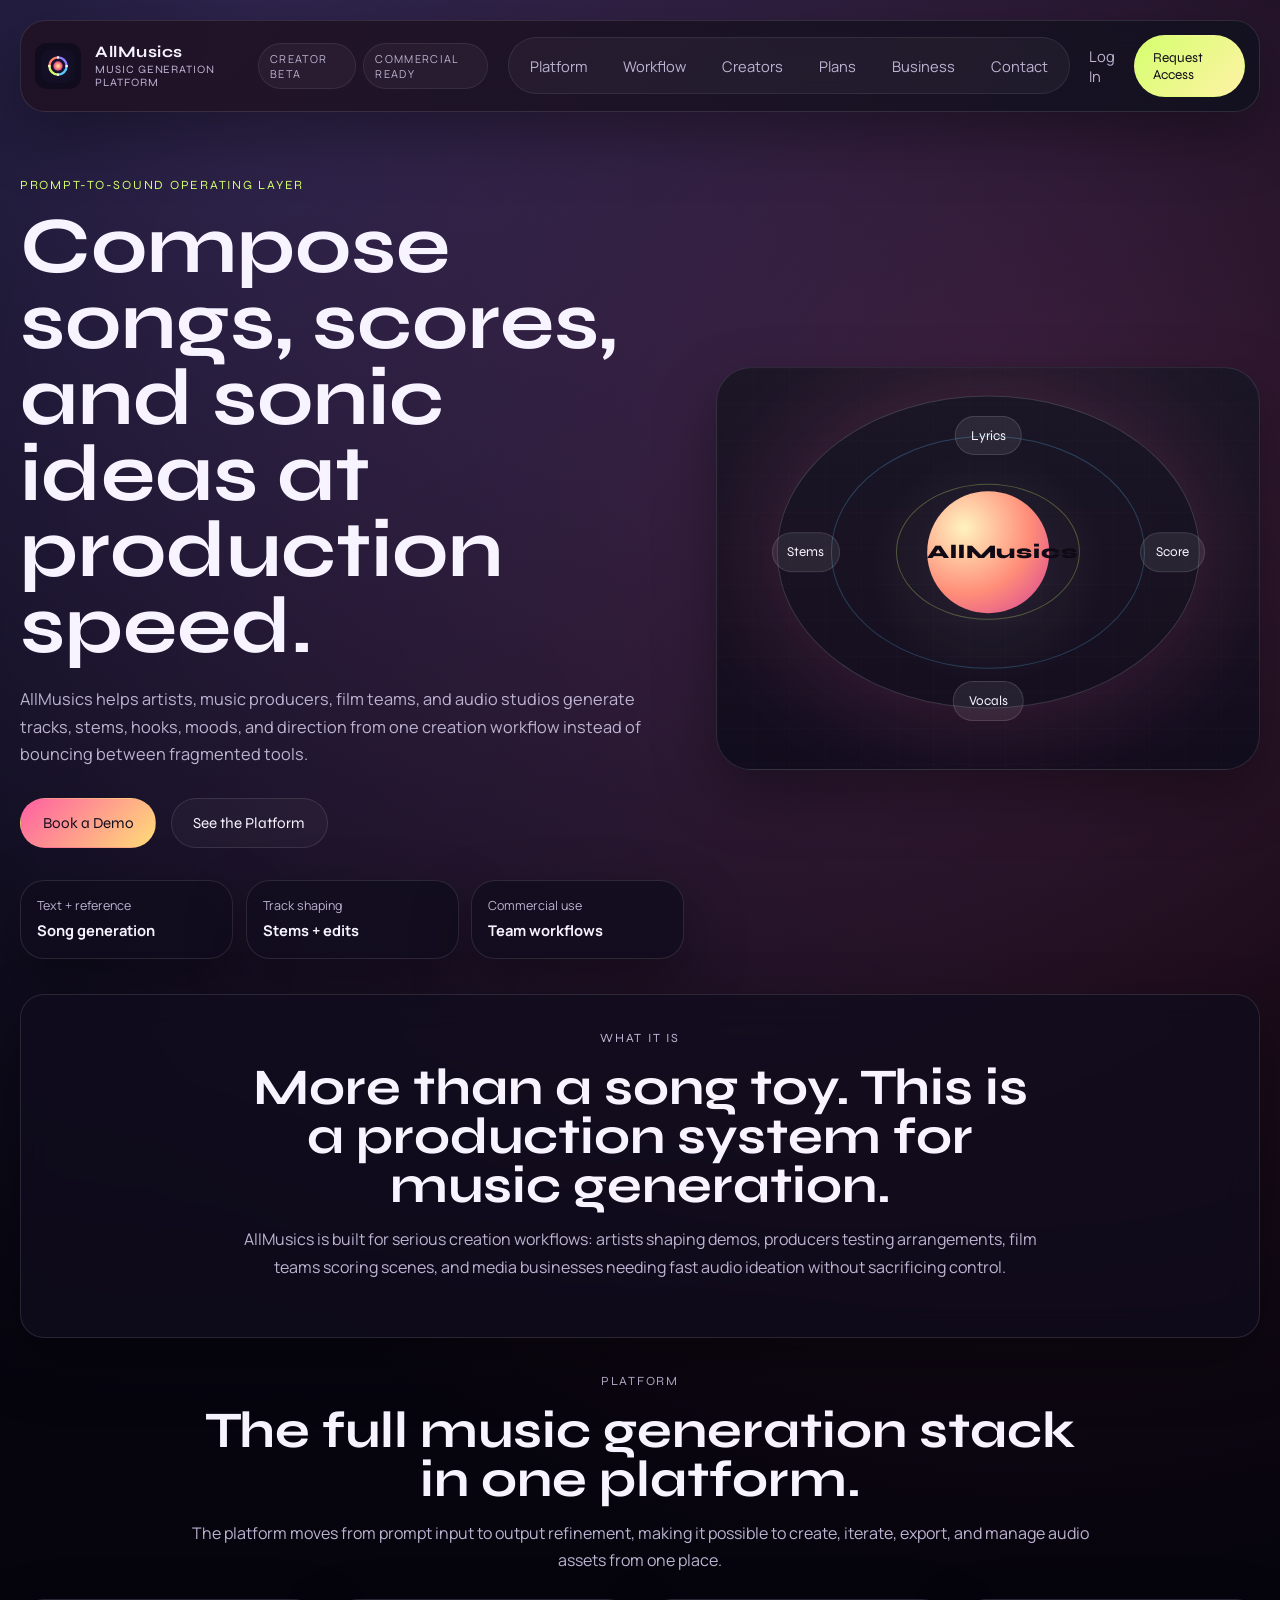
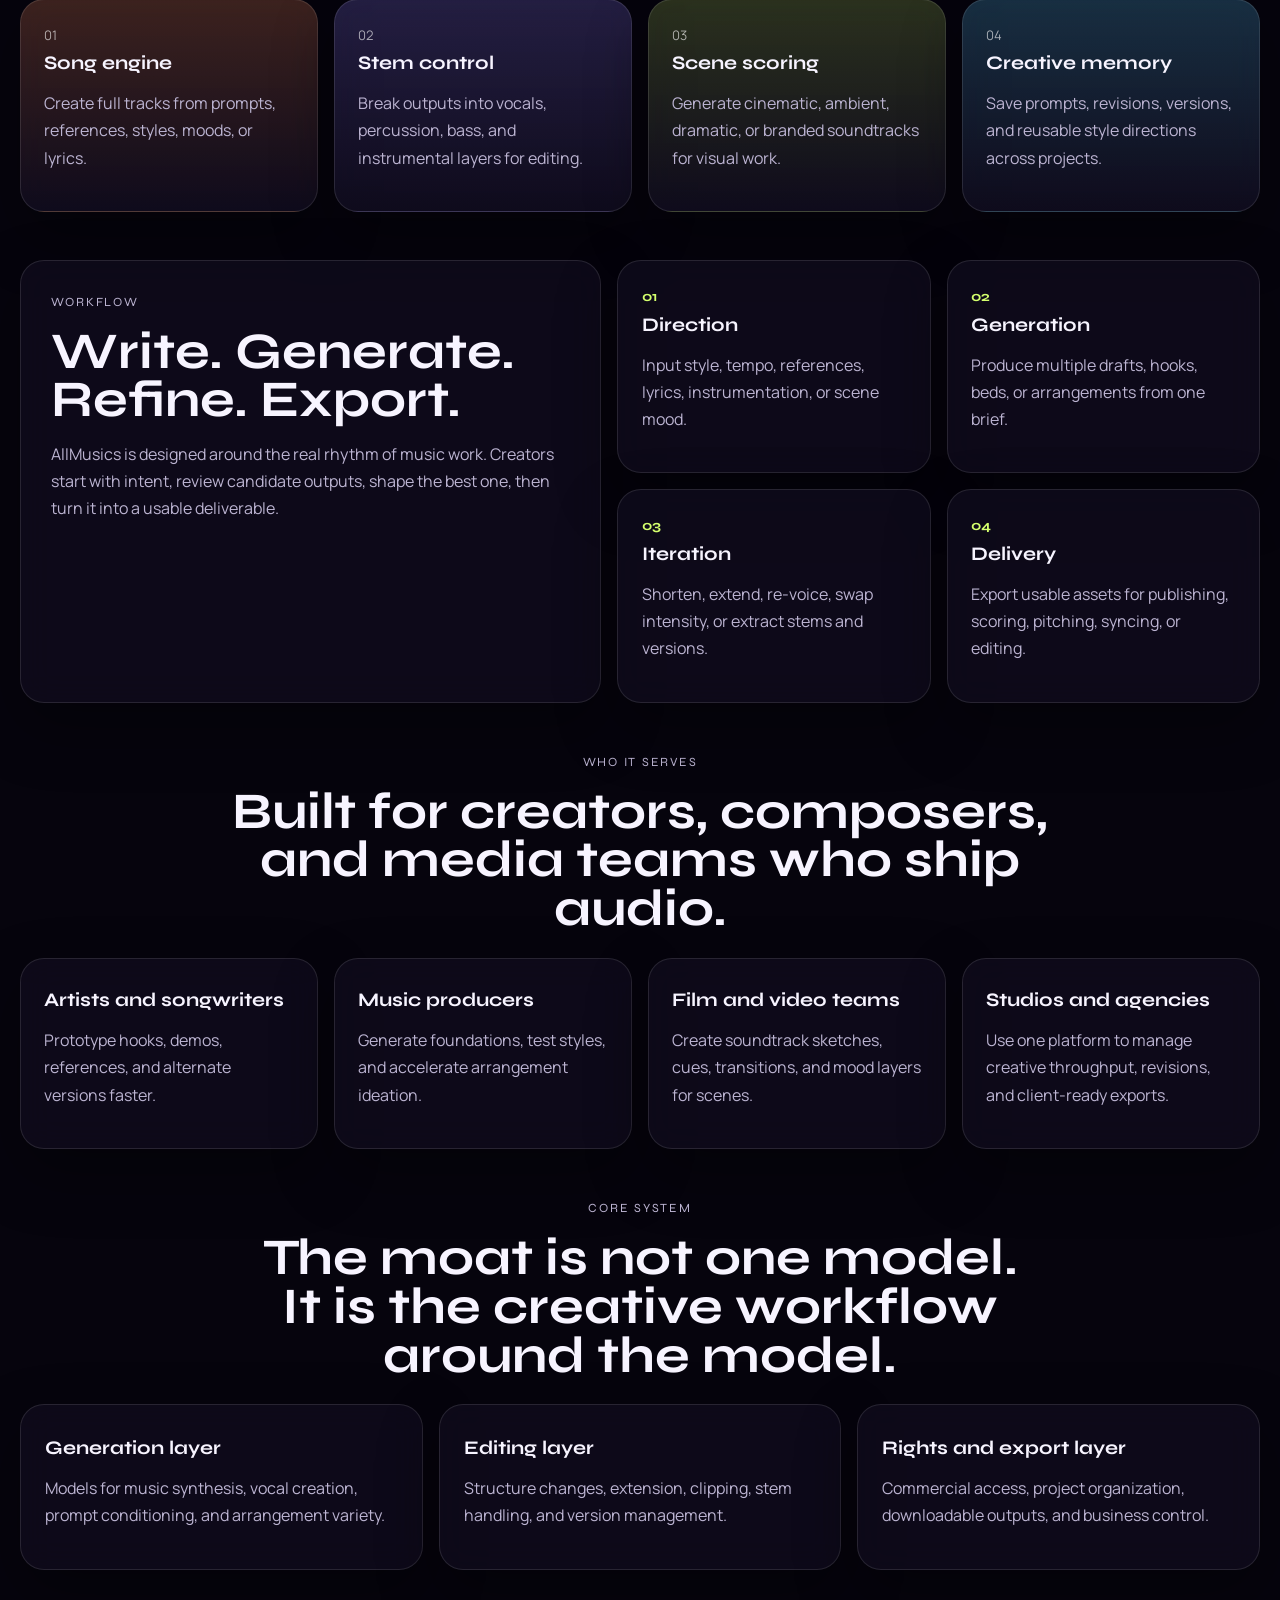
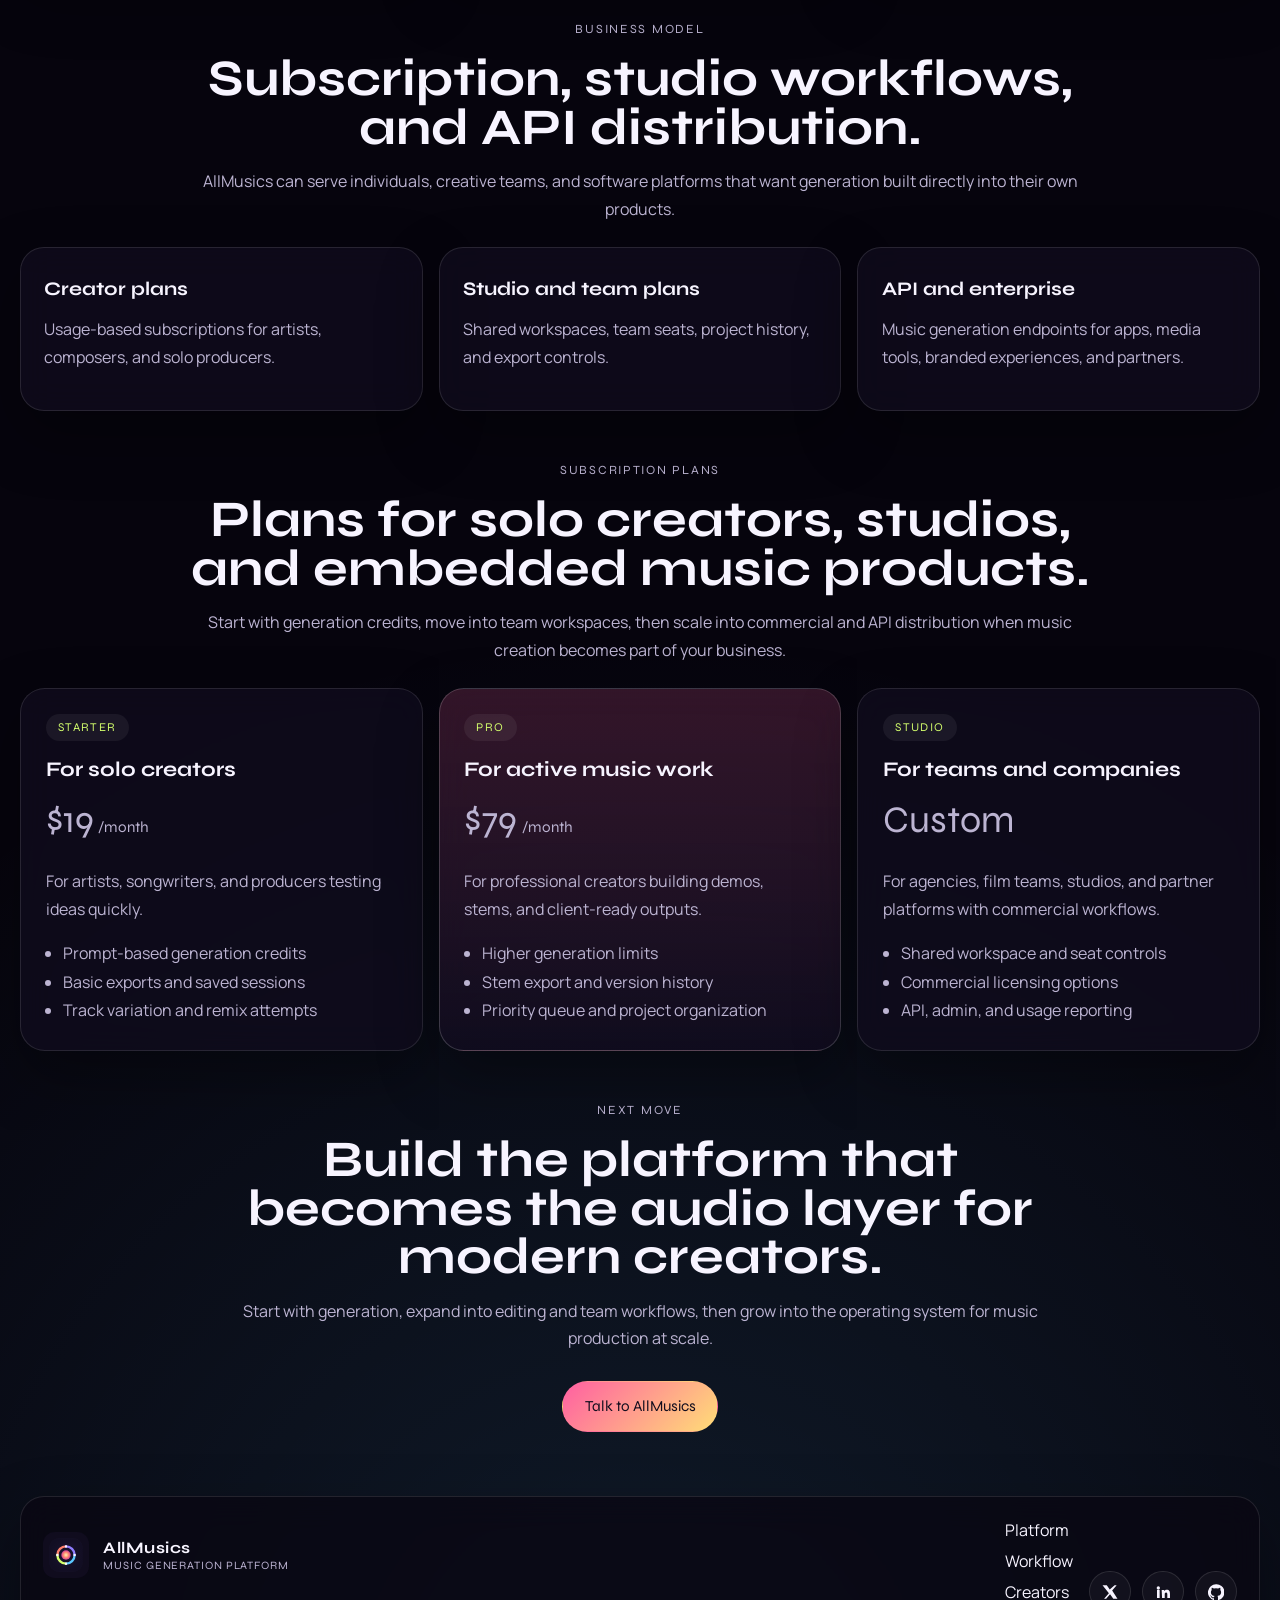
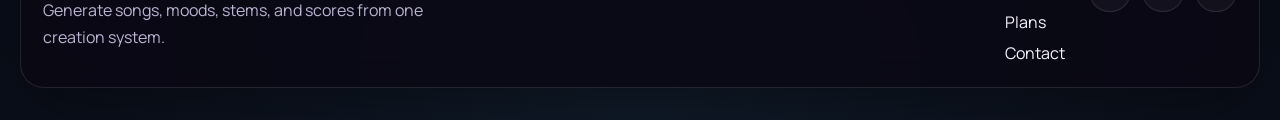
==== index.html @ 710b131a "Initial AllMusics website" ====
<!DOCTYPE html>
<html lang="en">
<head>
  <meta charset="UTF-8">
  <meta name="viewport" content="width=device-width, initial-scale=1.0">
  <title>AllMusics | Music Generation Platform</title>
  <meta
    name="description"
    content="AllMusics is a music generation platform for artists, composers, film teams, and creators building songs, scores, vocals, stems, and sound ideas from one system."
  >
  <link rel="preconnect" href="https://fonts.googleapis.com">
  <link rel="preconnect" href="https://fonts.gstatic.com" crossorigin>
  <link href="https://fonts.googleapis.com/css2?family=Manrope:wght@400;500;600;700;800&family=Syne:wght@500;700;800&display=swap" rel="stylesheet">
  <link rel="icon" type="image/svg+xml" href="./logo-mark.svg">
  <link rel="stylesheet" href="./style.css">
</head>
<body>
  <div class="site-shell">
    <header class="site-header">
      <a class="brand" href="./index.html" aria-label="AllMusics home">
        <img src="./logo-mark.svg" alt="AllMusics logo">
        <span>
          <strong>AllMusics</strong>
          <small>Music Generation Platform</small>
        </span>
      </a>
      <div class="nav-ribbon" aria-hidden="true">
        <span>Creator beta</span>
        <span>Commercial ready</span>
      </div>
      <button class="menu-toggle" type="button" aria-expanded="false" aria-controls="site-nav">Menu</button>
      <nav class="site-nav" id="site-nav" aria-label="Primary">
        <a href="#platform">Platform</a>
        <a href="#workflow">Workflow</a>
        <a href="#creators">Creators</a>
        <a href="#plans">Plans</a>
        <a href="#business">Business</a>
        <a href="./contact.html">Contact</a>
      </nav>
      <div class="header-actions">
        <a class="header-link" href="./contact.html">Log In</a>
        <a class="header-cta" href="./contact.html">Request Access</a>
      </div>
    </header>

    <main>
      <section class="hero">
        <div class="hero-copy">
          <p class="eyebrow">Prompt-to-sound operating layer</p>
          <h1>Compose songs, scores, and sonic ideas at production speed.</h1>
          <p class="hero-text">
            AllMusics helps artists, music producers, film teams, and audio studios generate tracks,
            stems, hooks, moods, and direction from one creation workflow instead of bouncing between
            fragmented tools.
          </p>
          <div class="hero-actions">
            <a class="btn btn-primary" href="./contact.html">Book a Demo</a>
            <a class="btn btn-secondary" href="#platform">See the Platform</a>
          </div>
          <div class="signal-strip">
            <article>
              <span>Text + reference</span>
              <strong>Song generation</strong>
            </article>
            <article>
              <span>Track shaping</span>
              <strong>Stems + edits</strong>
            </article>
            <article>
              <span>Commercial use</span>
              <strong>Team workflows</strong>
            </article>
          </div>
        </div>
        <div class="hero-stage" aria-hidden="true">
          <div class="stage-grid"></div>
          <div class="wave wave-one"></div>
          <div class="wave wave-two"></div>
          <div class="wave wave-three"></div>
          <div class="stage-center">
            <span>AllMusics</span>
          </div>
          <div class="stage-chip chip-top">Lyrics</div>
          <div class="stage-chip chip-right">Score</div>
          <div class="stage-chip chip-bottom">Vocals</div>
          <div class="stage-chip chip-left">Stems</div>
        </div>
      </section>

      <section class="section story-band">
        <div class="section-heading narrow">
          <p class="eyebrow">What it is</p>
          <h2>More than a song toy. This is a production system for music generation.</h2>
          <p>
            AllMusics is built for serious creation workflows: artists shaping demos, producers testing
            arrangements, film teams scoring scenes, and media businesses needing fast audio ideation
            without sacrificing control.
          </p>
        </div>
      </section>

      <section class="section" id="platform">
        <div class="section-heading">
          <p class="eyebrow">Platform</p>
          <h2>The full music generation stack in one platform.</h2>
          <p>
            The platform moves from prompt input to output refinement, making it possible to create,
            iterate, export, and manage audio assets from one place.
          </p>
        </div>
        <div class="feature-grid">
          <article class="feature-card card-coral">
            <span class="card-kicker">01</span>
            <h3>Song engine</h3>
            <p>Create full tracks from prompts, references, styles, moods, or lyrics.</p>
          </article>
          <article class="feature-card card-violet">
            <span class="card-kicker">02</span>
            <h3>Stem control</h3>
            <p>Break outputs into vocals, percussion, bass, and instrumental layers for editing.</p>
          </article>
          <article class="feature-card card-lime">
            <span class="card-kicker">03</span>
            <h3>Scene scoring</h3>
            <p>Generate cinematic, ambient, dramatic, or branded soundtracks for visual work.</p>
          </article>
          <article class="feature-card card-blue">
            <span class="card-kicker">04</span>
            <h3>Creative memory</h3>
            <p>Save prompts, revisions, versions, and reusable style directions across projects.</p>
          </article>
        </div>
      </section>

      <section class="section split-showcase" id="workflow">
        <div class="showcase-panel">
          <p class="eyebrow">Workflow</p>
          <h2>Write. Generate. Refine. Export.</h2>
          <p>
            AllMusics is designed around the real rhythm of music work. Creators start with intent,
            review candidate outputs, shape the best one, then turn it into a usable deliverable.
          </p>
        </div>
        <div class="workflow-stack">
          <article class="workflow-card">
            <strong>01</strong>
            <h3>Direction</h3>
            <p>Input style, tempo, references, lyrics, instrumentation, or scene mood.</p>
          </article>
          <article class="workflow-card">
            <strong>02</strong>
            <h3>Generation</h3>
            <p>Produce multiple drafts, hooks, beds, or arrangements from one brief.</p>
          </article>
          <article class="workflow-card">
            <strong>03</strong>
            <h3>Iteration</h3>
            <p>Shorten, extend, re-voice, swap intensity, or extract stems and versions.</p>
          </article>
          <article class="workflow-card">
            <strong>04</strong>
            <h3>Delivery</h3>
            <p>Export usable assets for publishing, scoring, pitching, syncing, or editing.</p>
          </article>
        </div>
      </section>

      <section class="section use-case-zone" id="creators">
        <div class="section-heading">
          <p class="eyebrow">Who it serves</p>
          <h2>Built for creators, composers, and media teams who ship audio.</h2>
        </div>
        <div class="case-grid">
          <article class="case-card">
            <h3>Artists and songwriters</h3>
            <p>Prototype hooks, demos, references, and alternate versions faster.</p>
          </article>
          <article class="case-card">
            <h3>Music producers</h3>
            <p>Generate foundations, test styles, and accelerate arrangement ideation.</p>
          </article>
          <article class="case-card">
            <h3>Film and video teams</h3>
            <p>Create soundtrack sketches, cues, transitions, and mood layers for scenes.</p>
          </article>
          <article class="case-card">
            <h3>Studios and agencies</h3>
            <p>Use one platform to manage creative throughput, revisions, and client-ready exports.</p>
          </article>
        </div>
      </section>

      <section class="section architecture-band">
        <div class="section-heading narrow">
          <p class="eyebrow">Core system</p>
          <h2>The moat is not one model. It is the creative workflow around the model.</h2>
        </div>
        <div class="architecture-grid">
          <article>
            <h3>Generation layer</h3>
            <p>Models for music synthesis, vocal creation, prompt conditioning, and arrangement variety.</p>
          </article>
          <article>
            <h3>Editing layer</h3>
            <p>Structure changes, extension, clipping, stem handling, and version management.</p>
          </article>
          <article>
            <h3>Rights and export layer</h3>
            <p>Commercial access, project organization, downloadable outputs, and business control.</p>
          </article>
        </div>
      </section>

      <section class="section" id="business">
        <div class="section-heading">
          <p class="eyebrow">Business model</p>
          <h2>Subscription, studio workflows, and API distribution.</h2>
          <p>
            AllMusics can serve individuals, creative teams, and software platforms that want generation
            built directly into their own products.
          </p>
        </div>
        <div class="business-grid">
          <article class="business-card">
            <h3>Creator plans</h3>
            <p>Usage-based subscriptions for artists, composers, and solo producers.</p>
          </article>
          <article class="business-card">
            <h3>Studio and team plans</h3>
            <p>Shared workspaces, team seats, project history, and export controls.</p>
          </article>
          <article class="business-card">
            <h3>API and enterprise</h3>
            <p>Music generation endpoints for apps, media tools, branded experiences, and partners.</p>
          </article>
        </div>
      </section>

      <section class="section" id="plans">
        <div class="section-heading">
          <p class="eyebrow">Subscription plans</p>
          <h2>Plans for solo creators, studios, and embedded music products.</h2>
          <p>
            Start with generation credits, move into team workspaces, then scale into commercial and
            API distribution when music creation becomes part of your business.
          </p>
        </div>
        <div class="plans-grid">
          <article class="plan-card">
            <span class="plan-badge">Starter</span>
            <h3>For solo creators</h3>
            <p class="plan-price">$19<span>/month</span></p>
            <p>For artists, songwriters, and producers testing ideas quickly.</p>
            <ul class="plan-points">
              <li>Prompt-based generation credits</li>
              <li>Basic exports and saved sessions</li>
              <li>Track variation and remix attempts</li>
            </ul>
          </article>
          <article class="plan-card plan-featured">
            <span class="plan-badge">Pro</span>
            <h3>For active music work</h3>
            <p class="plan-price">$79<span>/month</span></p>
            <p>For professional creators building demos, stems, and client-ready outputs.</p>
            <ul class="plan-points">
              <li>Higher generation limits</li>
              <li>Stem export and version history</li>
              <li>Priority queue and project organization</li>
            </ul>
          </article>
          <article class="plan-card">
            <span class="plan-badge">Studio</span>
            <h3>For teams and companies</h3>
            <p class="plan-price">Custom</p>
            <p>For agencies, film teams, studios, and partner platforms with commercial workflows.</p>
            <ul class="plan-points">
              <li>Shared workspace and seat controls</li>
              <li>Commercial licensing options</li>
              <li>API, admin, and usage reporting</li>
            </ul>
          </article>
        </div>
      </section>

      <section class="section final-cta">
        <div class="section-heading narrow">
          <p class="eyebrow">Next move</p>
          <h2>Build the platform that becomes the audio layer for modern creators.</h2>
          <p>
            Start with generation, expand into editing and team workflows, then grow into the operating
            system for music production at scale.
          </p>
        </div>
        <div class="hero-actions center-actions">
          <a class="btn btn-primary" href="./contact.html">Talk to AllMusics</a>
        </div>
      </section>
    </main>

    <footer class="site-footer">
      <div class="footer-brand">
        <a class="brand" href="./index.html" aria-label="AllMusics home">
          <img src="./logo-mark.svg" alt="AllMusics logo">
          <span>
            <strong>AllMusics</strong>
            <small>Music Generation Platform</small>
          </span>
        </a>
        <p>Generate songs, moods, stems, and scores from one creation system.</p>
      </div>
      <div class="footer-links">
        <a href="#platform">Platform</a>
        <a href="#workflow">Workflow</a>
        <a href="#creators">Creators</a>
        <a href="#plans">Plans</a>
        <a href="./contact.html">Contact</a>
      </div>
      <div class="footer-socials" aria-label="Social media">
        <a href="#" aria-label="X">
          <svg viewBox="0 0 24 24" aria-hidden="true"><path d="M18.9 2H22l-6.77 7.74L23.2 22h-6.23l-4.88-6.72L6.2 22H3.1l7.24-8.28L.8 2h6.39l4.41 6.12L18.9 2Z"/></svg>
        </a>
        <a href="#" aria-label="LinkedIn">
          <svg viewBox="0 0 24 24" aria-hidden="true"><path d="M4.98 3.5A2.48 2.48 0 1 0 5 8.46 2.48 2.48 0 0 0 4.98 3.5ZM3 9h4v12H3Zm7 0h3.83v1.64h.05c.53-1.01 1.84-2.07 3.79-2.07 4.05 0 4.8 2.67 4.8 6.14V21h-4v-5.4c0-1.29-.02-2.95-1.8-2.95-1.8 0-2.07 1.4-2.07 2.85V21h-4Z"/></svg>
        </a>
        <a href="#" aria-label="GitHub">
          <svg viewBox="0 0 24 24" aria-hidden="true"><path d="M12 .5A12 12 0 0 0 8.2 23.9c.6.1.82-.26.82-.58v-2.04c-3.34.73-4.04-1.42-4.04-1.42-.55-1.38-1.34-1.75-1.34-1.75-1.09-.75.08-.74.08-.74 1.2.09 1.84 1.24 1.84 1.24 1.08 1.84 2.82 1.31 3.5 1 .1-.79.42-1.31.77-1.61-2.66-.3-5.47-1.33-5.47-5.92 0-1.31.47-2.38 1.23-3.22-.12-.3-.53-1.52.12-3.17 0 0 1.01-.32 3.3 1.23a11.36 11.36 0 0 1 6 0c2.28-1.55 3.29-1.23 3.29-1.23.66 1.65.25 2.87.12 3.17.77.84 1.23 1.91 1.23 3.22 0 4.6-2.82 5.61-5.5 5.9.43.37.82 1.1.82 2.22v3.29c0 .32.22.7.83.58A12 12 0 0 0 12 .5Z"/></svg>
        </a>
      </div>
    </footer>
  </div>

  <script src="./script.js"></script>
</body>
</html>
---- style.css ----
:root {
  --bg: #06040d;
  --panel: rgba(16, 12, 30, 0.76);
  --panel-strong: #100c1e;
  --line: rgba(255, 255, 255, 0.11);
  --text: #f7f4ff;
  --muted: #bcb4d2;
  --pink: #ff5fa2;
  --coral: #ff8e5e;
  --violet: #8f7dff;
  --blue: #5ac8ff;
  --lime: #d4ff6d;
  --card-shadow: 0 24px 60px rgba(0, 0, 0, 0.34);
}

* {
  box-sizing: border-box;
}

html {
  scroll-behavior: smooth;
}

body {
  margin: 0;
  min-height: 100vh;
  font-family: "Manrope", sans-serif;
  color: var(--text);
  background:
    radial-gradient(circle at 20% 0%, rgba(143, 125, 255, 0.25), transparent 28%),
    radial-gradient(circle at 80% 10%, rgba(255, 95, 162, 0.18), transparent 24%),
    radial-gradient(circle at 50% 100%, rgba(90, 200, 255, 0.12), transparent 22%),
    var(--bg);
}

body::before {
  content: "";
  position: fixed;
  inset: 0;
  background-image:
    linear-gradient(rgba(255, 255, 255, 0.03) 1px, transparent 1px),
    linear-gradient(90deg, rgba(255, 255, 255, 0.03) 1px, transparent 1px);
  background-size: 60px 60px;
  opacity: 0.24;
  pointer-events: none;
}

a {
  color: inherit;
  text-decoration: none;
}

img {
  display: block;
  max-width: 100%;
}

.site-shell {
  width: min(1240px, calc(100% - 2rem));
  margin: 0 auto;
  padding: 1.25rem 0 2rem;
}

.site-header,
.site-footer,
.feature-card,
.workflow-card,
.case-card,
.business-card,
.contact-card,
.contact-form,
.showcase-panel,
.story-band,
.architecture-grid article,
.signal-strip article {
  backdrop-filter: blur(16px);
}

.site-header {
  position: sticky;
  top: 1rem;
  z-index: 40;
  display: flex;
  align-items: center;
  gap: 1rem;
  justify-content: space-between;
  padding: 0.8rem 0.9rem;
  background:
    linear-gradient(135deg, rgba(255, 95, 162, 0.08), rgba(90, 200, 255, 0.04)),
    rgba(9, 7, 18, 0.78);
  border: 1px solid var(--line);
  border-radius: 1.6rem;
  box-shadow: var(--card-shadow);
}

.brand {
  display: inline-flex;
  align-items: center;
  gap: 0.9rem;
  min-width: 0;
}

.brand img {
  width: 2.85rem;
  height: 2.85rem;
}

.brand strong,
.brand small,
.eyebrow,
h1,
h2,
h3,
.btn,
.menu-toggle,
.header-cta {
  font-family: "Syne", sans-serif;
}

.brand span {
  display: grid;
  gap: 0.12rem;
}

.brand strong {
  font-size: 1rem;
  letter-spacing: 0.03em;
}

.brand small {
  color: var(--muted);
  font-size: 0.7rem;
  letter-spacing: 0.08em;
  text-transform: uppercase;
}

.site-nav {
  display: inline-flex;
  gap: 0.35rem;
  align-items: center;
  padding: 0.35rem;
  background: rgba(255, 255, 255, 0.04);
  border: 1px solid rgba(255, 255, 255, 0.08);
  border-radius: 999px;
}

.site-nav a {
  color: var(--muted);
  font-size: 0.92rem;
  padding: 0.75rem 0.95rem;
  border-radius: 999px;
  transition: background 0.2s ease, color 0.2s ease;
}

.site-nav a:hover,
.site-nav a:focus-visible,
.footer-links a:hover,
.footer-links a:focus-visible {
  color: var(--text);
  background: rgba(255, 255, 255, 0.06);
}

.header-cta,
.btn {
  display: inline-flex;
  align-items: center;
  justify-content: center;
  border-radius: 999px;
  border: 1px solid transparent;
  transition: transform 0.2s ease, border-color 0.2s ease, background 0.2s ease;
}

.header-cta {
  padding: 0.8rem 1.1rem;
  color: #110d18;
  background: linear-gradient(135deg, var(--lime), #fff2a6);
  font-size: 0.85rem;
}

.header-actions {
  display: inline-flex;
  align-items: center;
  gap: 0.65rem;
}

.header-link {
  color: var(--muted);
  font-size: 0.92rem;
  padding: 0.75rem 0.2rem;
}

.nav-ribbon {
  display: inline-flex;
  align-items: center;
  gap: 0.45rem;
  margin-left: auto;
  margin-right: 0.25rem;
}

.nav-ribbon span {
  display: inline-flex;
  align-items: center;
  padding: 0.45rem 0.72rem;
  border-radius: 999px;
  font-size: 0.68rem;
  text-transform: uppercase;
  letter-spacing: 0.12em;
  color: var(--muted);
  background: rgba(255, 255, 255, 0.04);
  border: 1px solid rgba(255, 255, 255, 0.08);
}

.header-cta:hover,
.btn:hover {
  transform: translateY(-1px);
}

.menu-toggle {
  display: none;
  border: 1px solid var(--line);
  background: transparent;
  color: var(--text);
  padding: 0.75rem 0.95rem;
  border-radius: 999px;
}

.hero {
  display: grid;
  grid-template-columns: minmax(0, 1.1fr) minmax(320px, 0.9fr);
  gap: 2rem;
  align-items: center;
  padding: 4.1rem 0 2.2rem;
}

.hero-copy h1,
.section-heading h2,
.showcase-panel h2,
.contact-card h2 {
  margin: 0;
  line-height: 0.95;
}

.hero-copy h1 {
  max-width: 11ch;
  font-size: clamp(2.8rem, 6.4vw, 5rem);
}

.hero-text,
.section-heading p,
.showcase-panel p,
.contact-card p,
.workflow-card p,
.feature-card p,
.case-card p,
.business-card p,
.architecture-grid p,
.site-footer p,
.contact-form label,
.contact-points {
  color: var(--muted);
  line-height: 1.7;
}

.hero-text {
  max-width: 58rem;
  margin: 1.35rem 0 0;
  font-size: 1.02rem;
}

.eyebrow {
  margin: 0 0 1rem;
  color: var(--lime);
  text-transform: uppercase;
  letter-spacing: 0.14em;
  font-size: 0.78rem;
}

.hero-actions {
  display: flex;
  gap: 0.9rem;
  flex-wrap: wrap;
  margin-top: 1.8rem;
}

.btn {
  padding: 0.95rem 1.35rem;
  font-size: 0.95rem;
}

.btn-primary {
  color: #120d1e;
  background: linear-gradient(135deg, var(--pink), #ffdd77);
}

.btn-secondary {
  border-color: var(--line);
  background: rgba(255, 255, 255, 0.03);
}

.signal-strip {
  display: grid;
  grid-template-columns: repeat(3, minmax(0, 1fr));
  gap: 0.8rem;
  margin-top: 2rem;
}

.signal-strip article,
.feature-card,
.workflow-card,
.case-card,
.business-card,
.contact-card,
.contact-form,
.showcase-panel,
.story-band,
.architecture-grid article {
  background: var(--panel);
  border: 1px solid var(--line);
  border-radius: 1.5rem;
  box-shadow: var(--card-shadow);
}

.signal-strip article {
  padding: 1rem 1rem 1.05rem;
}

.signal-strip span {
  display: block;
  color: var(--muted);
  font-size: 0.78rem;
  margin-bottom: 0.32rem;
}

.signal-strip strong {
  font-size: 0.92rem;
}

.hero-stage {
  position: relative;
  min-height: 25.19rem;
  border-radius: 2.2rem;
  border: 1px solid var(--line);
  background:
    radial-gradient(circle at center, rgba(255, 255, 255, 0.08), transparent 35%),
    linear-gradient(180deg, rgba(255, 255, 255, 0.05), rgba(255, 255, 255, 0.01)),
    rgba(14, 10, 26, 0.94);
  overflow: hidden;
  box-shadow: var(--card-shadow);
}

.stage-grid {
  position: absolute;
  inset: 0;
  background-image:
    linear-gradient(rgba(255, 255, 255, 0.06) 1px, transparent 1px),
    linear-gradient(90deg, rgba(255, 255, 255, 0.06) 1px, transparent 1px);
  background-size: 36px 36px;
  opacity: 0.25;
}

.wave {
  position: absolute;
  left: 50%;
  top: 46%;
  width: 78%;
  height: 78%;
  border-radius: 50%;
  transform: translate(-50%, -50%);
  border: 1px solid rgba(255, 255, 255, 0.16);
}

.wave-one {
  box-shadow: 0 0 120px rgba(255, 95, 162, 0.22);
}

.wave-two {
  width: 58%;
  height: 58%;
  border-color: rgba(90, 200, 255, 0.25);
}

.wave-three {
  width: 34%;
  height: 34%;
  border-color: rgba(212, 255, 109, 0.28);
}

.stage-center {
  position: absolute;
  left: 50%;
  top: 46%;
  width: 7.6rem;
  height: 7.6rem;
  transform: translate(-50%, -50%);
  border-radius: 50%;
  display: grid;
  place-items: center;
  background: radial-gradient(circle at 30% 30%, #fff3c0, #ff8d78 55%, #d34196);
  color: #100a16;
  font-family: "Syne", sans-serif;
  font-size: 1.2rem;
  font-weight: 800;
  letter-spacing: 0.04em;
}

.stage-chip {
  position: absolute;
  padding: 0.68rem 0.92rem;
  border-radius: 999px;
  background: rgba(255, 255, 255, 0.08);
  border: 1px solid rgba(255, 255, 255, 0.12);
  color: var(--text);
  font-family: "Syne", sans-serif;
  font-size: 0.84rem;
}

.chip-top {
  top: 12%;
  left: 50%;
  transform: translateX(-50%);
}

.chip-right {
  right: 10%;
  top: 46%;
  transform: translateY(-50%);
}

.chip-bottom {
  bottom: 12%;
  left: 50%;
  transform: translateX(-50%);
}

.chip-left {
  left: 10%;
  top: 46%;
  transform: translateY(-50%);
}

.section {
  padding: 2rem 0 1rem;
}

.story-band {
  padding: 2rem;
}

.section-heading,
.section-heading.narrow {
  margin: 0 auto 1.5rem;
  text-align: center;
}

.section-heading {
  max-width: 58rem;
}

.section-heading.narrow {
  max-width: 50rem;
}

.section-heading h2,
.showcase-panel h2,
.contact-card h2 {
  font-size: clamp(2rem, 4vw, 3.7rem);
}

.section-heading p:last-child,
.showcase-panel p:last-child,
.contact-card p:last-child {
  margin-top: 1rem;
}

.feature-grid,
.case-grid,
.business-grid,
.architecture-grid {
  display: grid;
  gap: 1rem;
}

.feature-grid {
  grid-template-columns: repeat(4, minmax(0, 1fr));
}

.feature-card,
.business-card,
.case-card {
  padding: 1.45rem;
}

.feature-card h3,
.business-card h3,
.case-card h3,
.workflow-card h3,
.architecture-grid h3 {
  margin: 0.4rem 0 0.5rem;
  font-size: 1.2rem;
}

.card-kicker {
  color: rgba(255, 255, 255, 0.62);
  font-size: 0.82rem;
}

.card-coral {
  background: linear-gradient(180deg, rgba(255, 142, 94, 0.22), rgba(16, 12, 30, 0.9));
}

.card-violet {
  background: linear-gradient(180deg, rgba(143, 125, 255, 0.22), rgba(16, 12, 30, 0.9));
}

.card-lime {
  background: linear-gradient(180deg, rgba(212, 255, 109, 0.18), rgba(16, 12, 30, 0.9));
}

.card-blue {
  background: linear-gradient(180deg, rgba(90, 200, 255, 0.22), rgba(16, 12, 30, 0.9));
}

.split-showcase {
  display: grid;
  grid-template-columns: minmax(0, 0.95fr) minmax(0, 1.05fr);
  gap: 1rem;
  align-items: start;
}

.showcase-panel {
  padding: 1.85rem;
  min-height: 100%;
}

.workflow-stack {
  display: grid;
  grid-template-columns: repeat(2, minmax(0, 1fr));
  gap: 1rem;
}

.workflow-card {
  padding: 1.45rem;
}

.workflow-card strong {
  color: var(--lime);
  font-family: "Syne", sans-serif;
  font-size: 0.88rem;
}

.case-grid {
  grid-template-columns: repeat(4, minmax(0, 1fr));
}

.architecture-band {
  position: relative;
}

.architecture-grid {
  grid-template-columns: repeat(3, minmax(0, 1fr));
}

.architecture-grid article {
  padding: 1.5rem;
}

.business-grid {
  grid-template-columns: repeat(3, minmax(0, 1fr));
}

.plans-grid {
  display: grid;
  grid-template-columns: repeat(3, minmax(0, 1fr));
  gap: 1rem;
}

.plan-card {
  position: relative;
  padding: 1.55rem;
  background: var(--panel);
  border: 1px solid var(--line);
  border-radius: 1.55rem;
  box-shadow: var(--card-shadow);
  backdrop-filter: blur(16px);
}

.plan-featured {
  background: linear-gradient(180deg, rgba(255, 95, 162, 0.18), rgba(16, 12, 30, 0.94));
  border-color: rgba(255, 255, 255, 0.18);
}

.plan-badge {
  display: inline-flex;
  margin-bottom: 1rem;
  padding: 0.42rem 0.75rem;
  border-radius: 999px;
  background: rgba(255, 255, 255, 0.06);
  color: var(--lime);
  font-family: "Syne", sans-serif;
  font-size: 0.74rem;
  letter-spacing: 0.12em;
  text-transform: uppercase;
}

.plan-card h3 {
  margin: 0 0 0.4rem;
  font-size: 1.3rem;
}

.plan-price {
  margin: 0 0 0.85rem;
  color: var(--text);
  font-family: "Syne", sans-serif;
  font-size: 2.35rem;
  line-height: 1;
}

.plan-price span {
  color: var(--muted);
  font-size: 0.95rem;
  margin-left: 0.28rem;
}

.plan-card > p {
  color: var(--muted);
  line-height: 1.7;
}

.plan-points {
  margin: 1rem 0 0;
  padding-left: 1.1rem;
  color: var(--muted);
  line-height: 1.8;
}

.final-cta {
  padding-bottom: 2rem;
}

.center-actions {
  justify-content: center;
}

.contact-hero {
  grid-template-columns: 1fr;
  text-align: center;
}

.contact-hero .hero-copy {
  margin: 0 auto;
  max-width: 54rem;
}

.contact-hero .hero-copy h1 {
  max-width: 12ch;
  margin-inline: auto;
}

.contact-hero .hero-text,
.contact-hero .hero-actions {
  justify-content: center;
}

.contact-stack {
  display: grid;
  gap: 1rem;
  max-width: 54rem;
  margin: 0 auto;
}

.contact-card,
.contact-form {
  padding: 1.7rem;
}

.contact-points {
  margin: 1rem 0 1.2rem;
  padding-left: 1.2rem;
}

.mail-link {
  color: var(--lime);
  font-weight: 700;
}

.contact-form {
  display: grid;
  gap: 1rem;
}

.contact-form label {
  display: grid;
  gap: 0.55rem;
  font-size: 0.95rem;
}

.contact-form input,
.contact-form textarea {
  width: 100%;
  border: 1px solid var(--line);
  border-radius: 1rem;
  background: rgba(255, 255, 255, 0.04);
  color: var(--text);
  padding: 0.95rem 1rem;
  font: inherit;
}

.site-footer {
  margin-top: 2rem;
  display: grid;
  grid-template-columns: minmax(0, 1.2fr) auto auto;
  gap: 1rem;
  align-items: center;
  padding: 1.4rem;
  background: rgba(9, 7, 18, 0.78);
  border: 1px solid var(--line);
  border-radius: 1.5rem;
  box-shadow: var(--card-shadow);
}

.footer-brand p {
  max-width: 26rem;
  margin: 0.9rem 0 0;
}

.footer-links {
  display: grid;
  gap: 0.55rem;
}

.footer-socials {
  display: flex;
  gap: 0.7rem;
  align-items: center;
}

.footer-socials a {
  width: 2.6rem;
  height: 2.6rem;
  border-radius: 50%;
  display: grid;
  place-items: center;
  border: 1px solid var(--line);
  background: rgba(255, 255, 255, 0.04);
}

.footer-socials svg {
  width: 1rem;
  height: 1rem;
  fill: var(--text);
}

@media (max-width: 1040px) {
  .hero,
  .split-showcase,
  .site-footer {
    grid-template-columns: 1fr;
  }

  .feature-grid,
  .case-grid,
  .business-grid,
  .architecture-grid,
  .plans-grid {
    grid-template-columns: repeat(2, minmax(0, 1fr));
  }

  .hero-stage {
    min-height: 22.9rem;
  }
}

@media (max-width: 820px) {
  .site-header {
    align-items: center;
    padding: 0.9rem;
  }

  .menu-toggle {
    display: inline-flex;
    margin-left: auto;
  }

  .nav-ribbon,
  .header-actions {
    display: none;
  }

  .site-nav {
    display: none;
    width: 100%;
    flex-direction: column;
    align-items: stretch;
    padding: 0.85rem;
    margin-top: 0.6rem;
    border-radius: 1.2rem;
    background: rgba(15, 11, 27, 0.94);
  }

  .site-header.nav-open .site-nav {
    display: flex;
  }

  .site-nav a {
    width: 100%;
    padding: 0.95rem 1rem;
    border-radius: 0.95rem;
  }

  .header-cta {
    display: none;
  }

  .signal-strip,
  .feature-grid,
  .workflow-stack,
  .case-grid,
  .business-grid,
  .architecture-grid,
  .plans-grid {
    grid-template-columns: 1fr;
  }

  .hero {
    padding-top: 3.25rem;
  }

  .hero-copy h1 {
    max-width: 100%;
  }
}

@media (max-width: 560px) {
  .site-shell {
    width: min(100% - 1rem, 1240px);
  }

  .site-header,
  .site-footer,
  .story-band,
  .showcase-panel,
  .feature-card,
  .workflow-card,
  .case-card,
  .business-card,
  .contact-card,
  .contact-form,
  .architecture-grid article,
  .signal-strip article {
    border-radius: 1.2rem;
  }

  .hero-stage {
    min-height: 20.61rem;
  }

  .stage-center {
    width: 7rem;
    height: 7rem;
  }
}
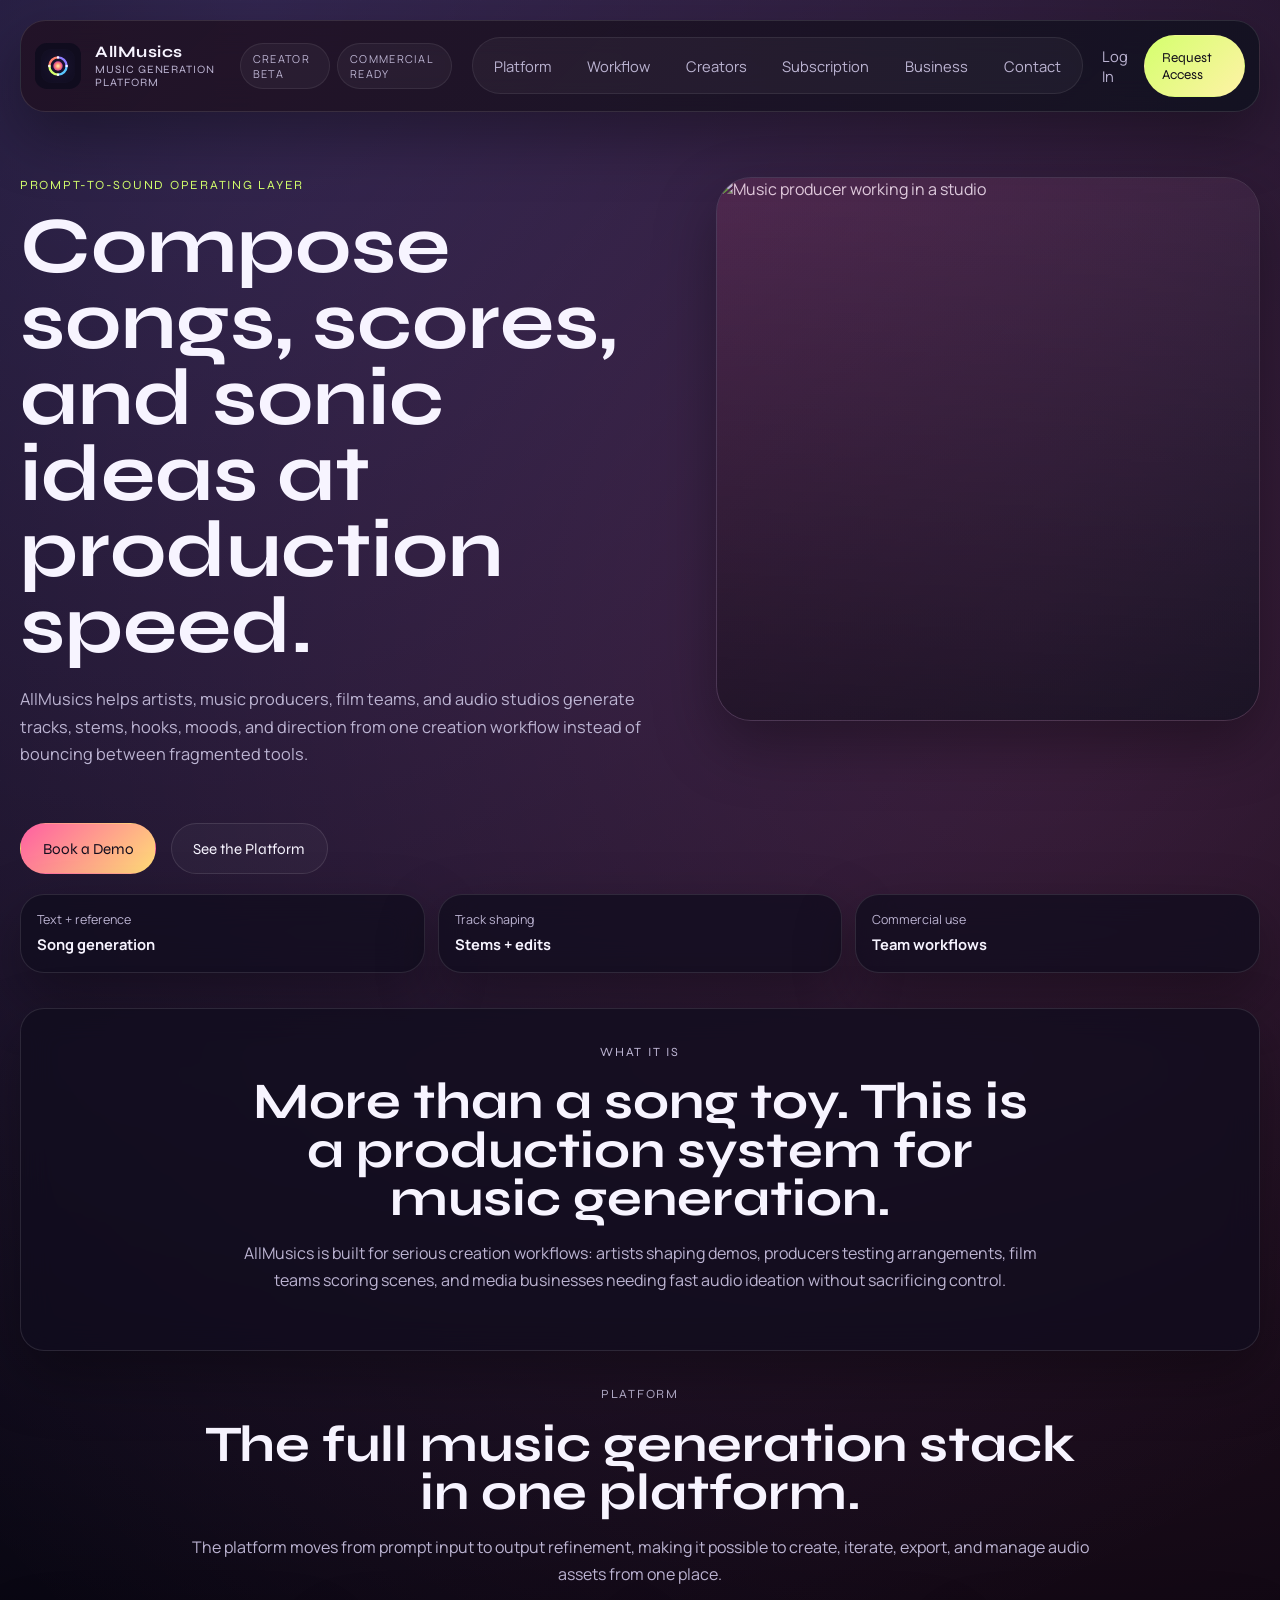
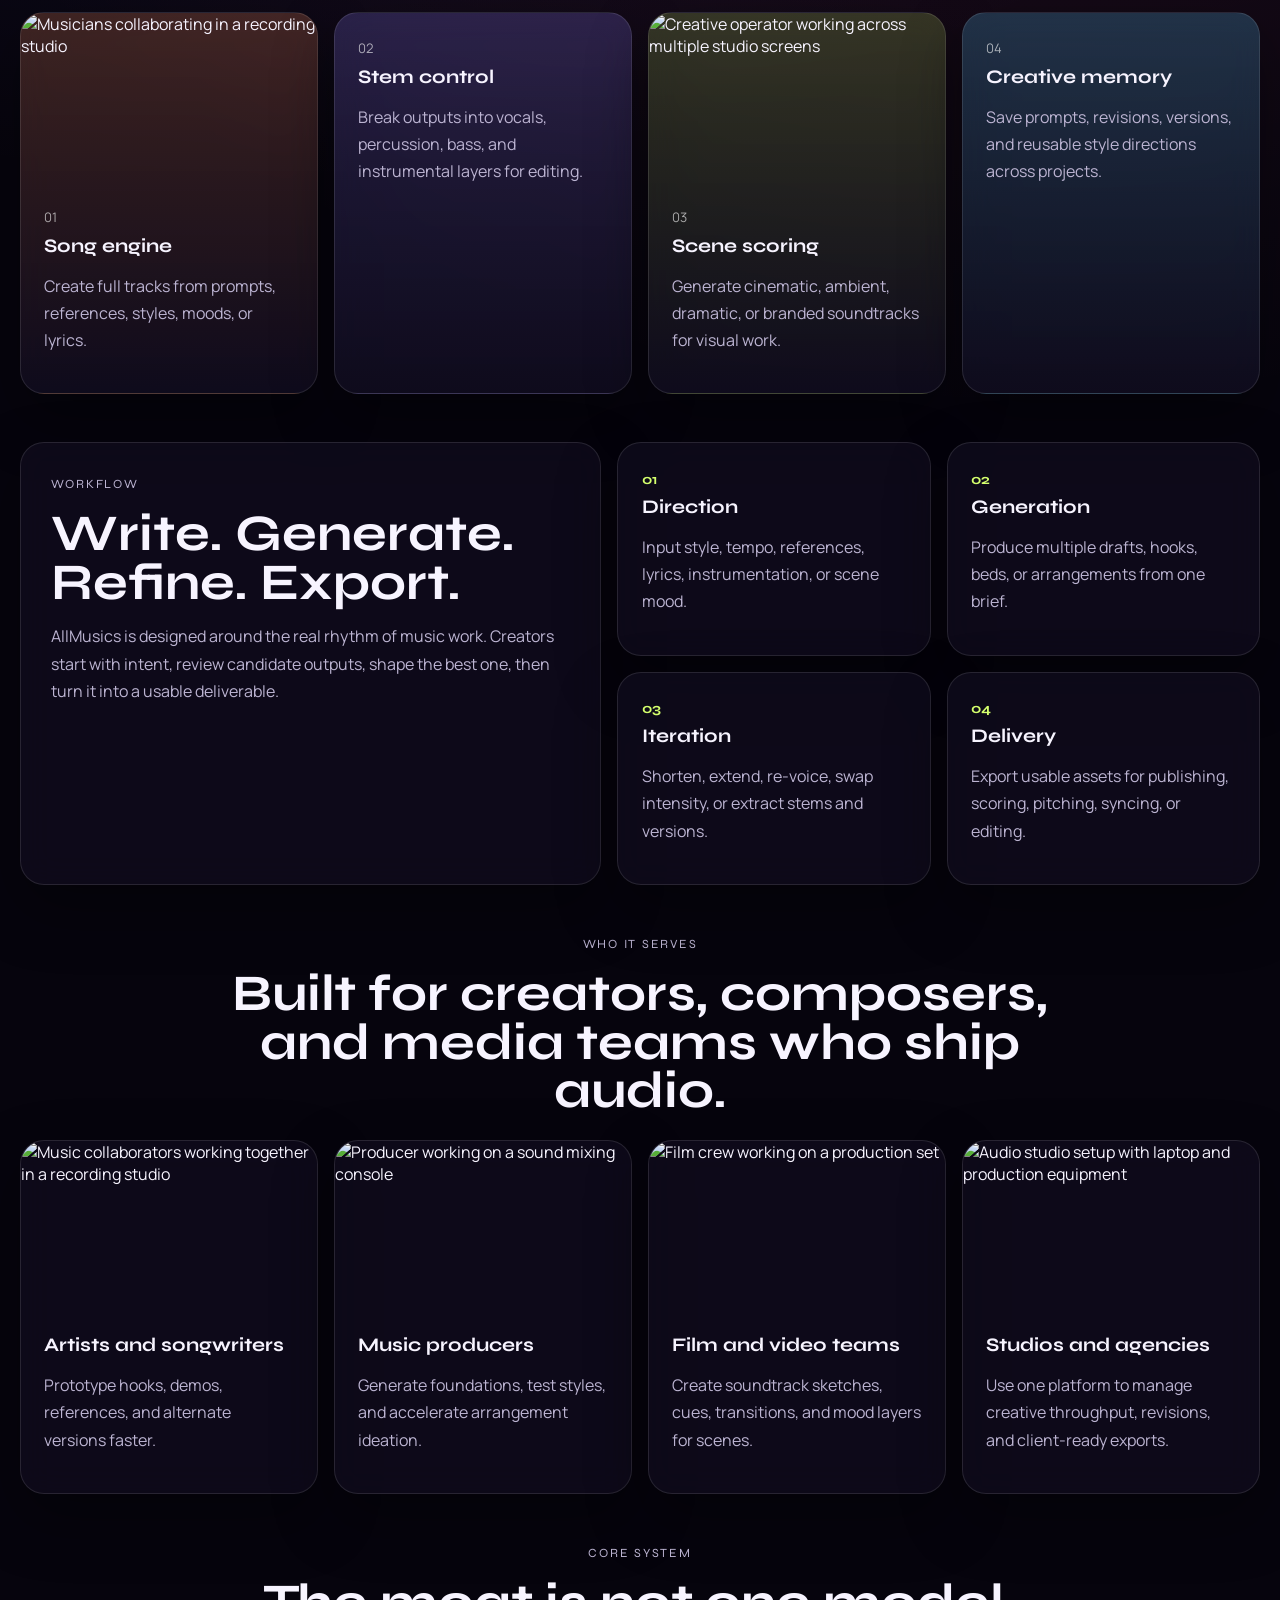
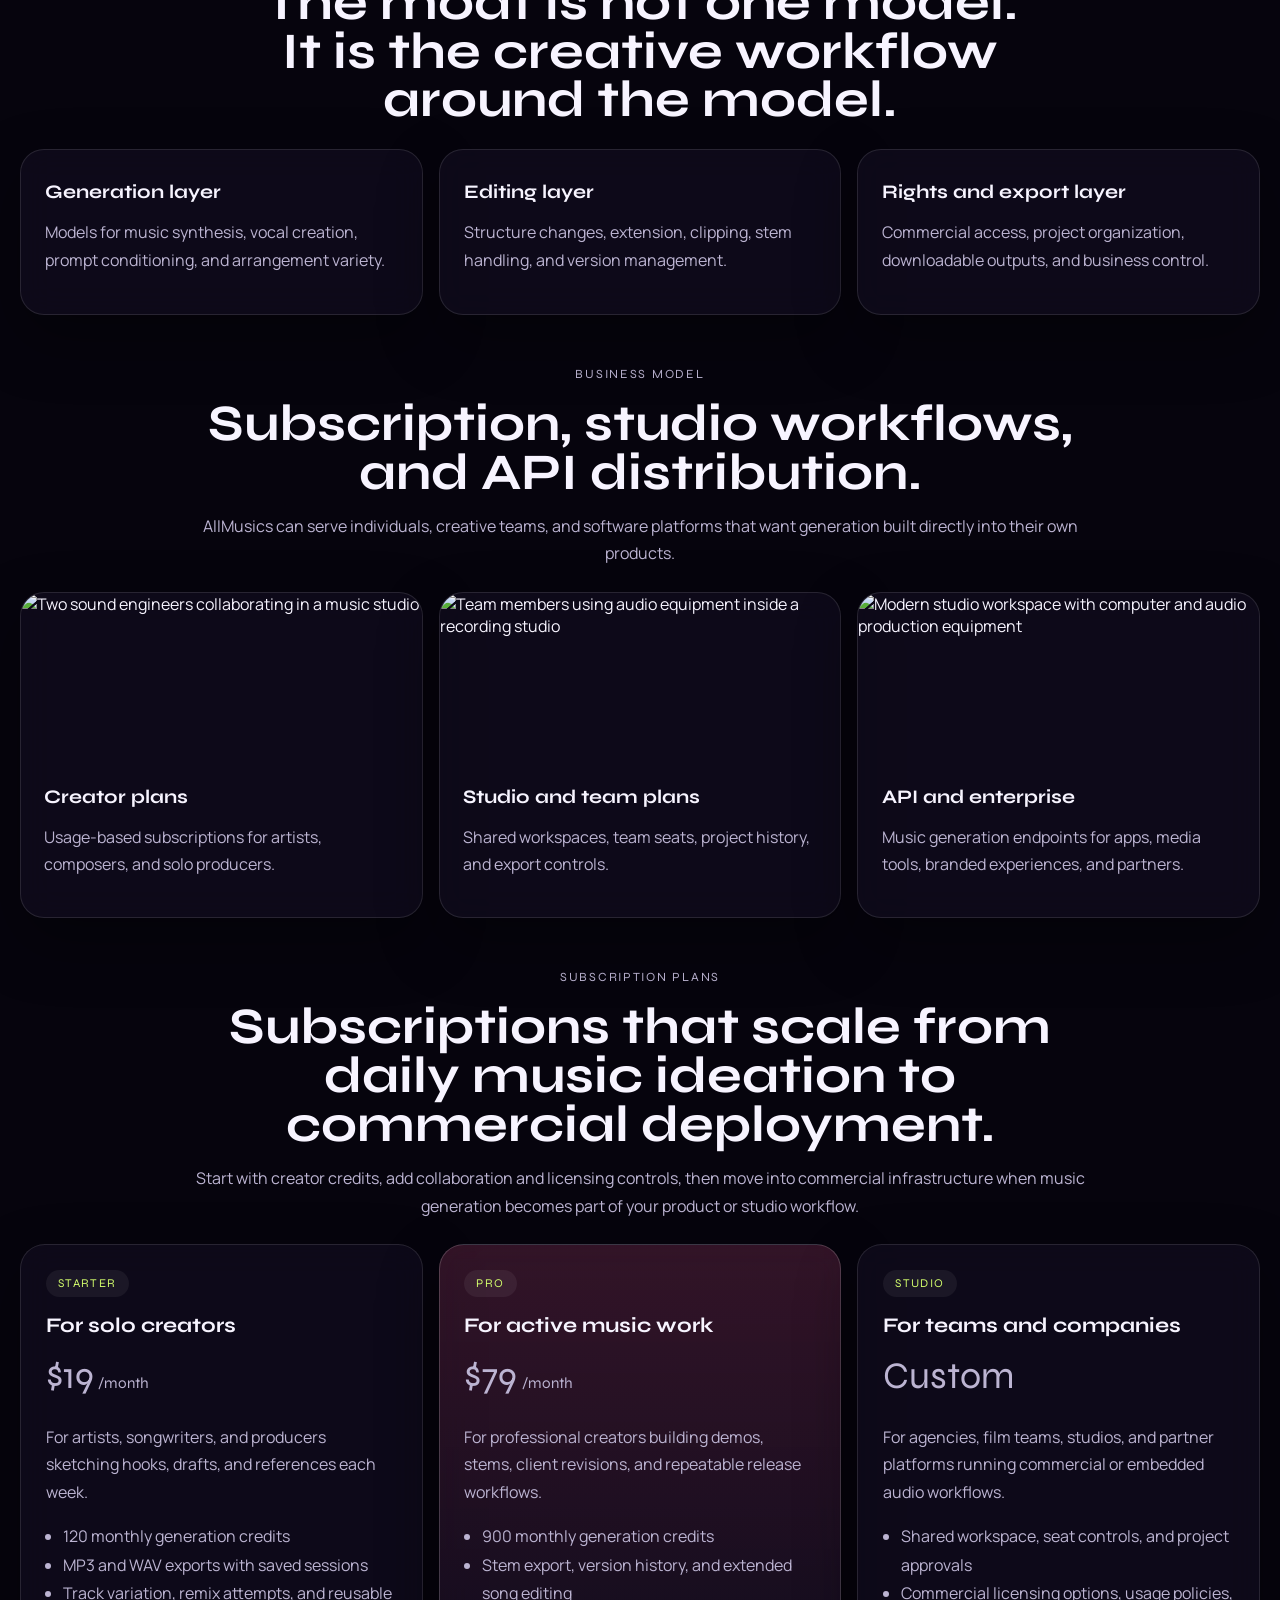
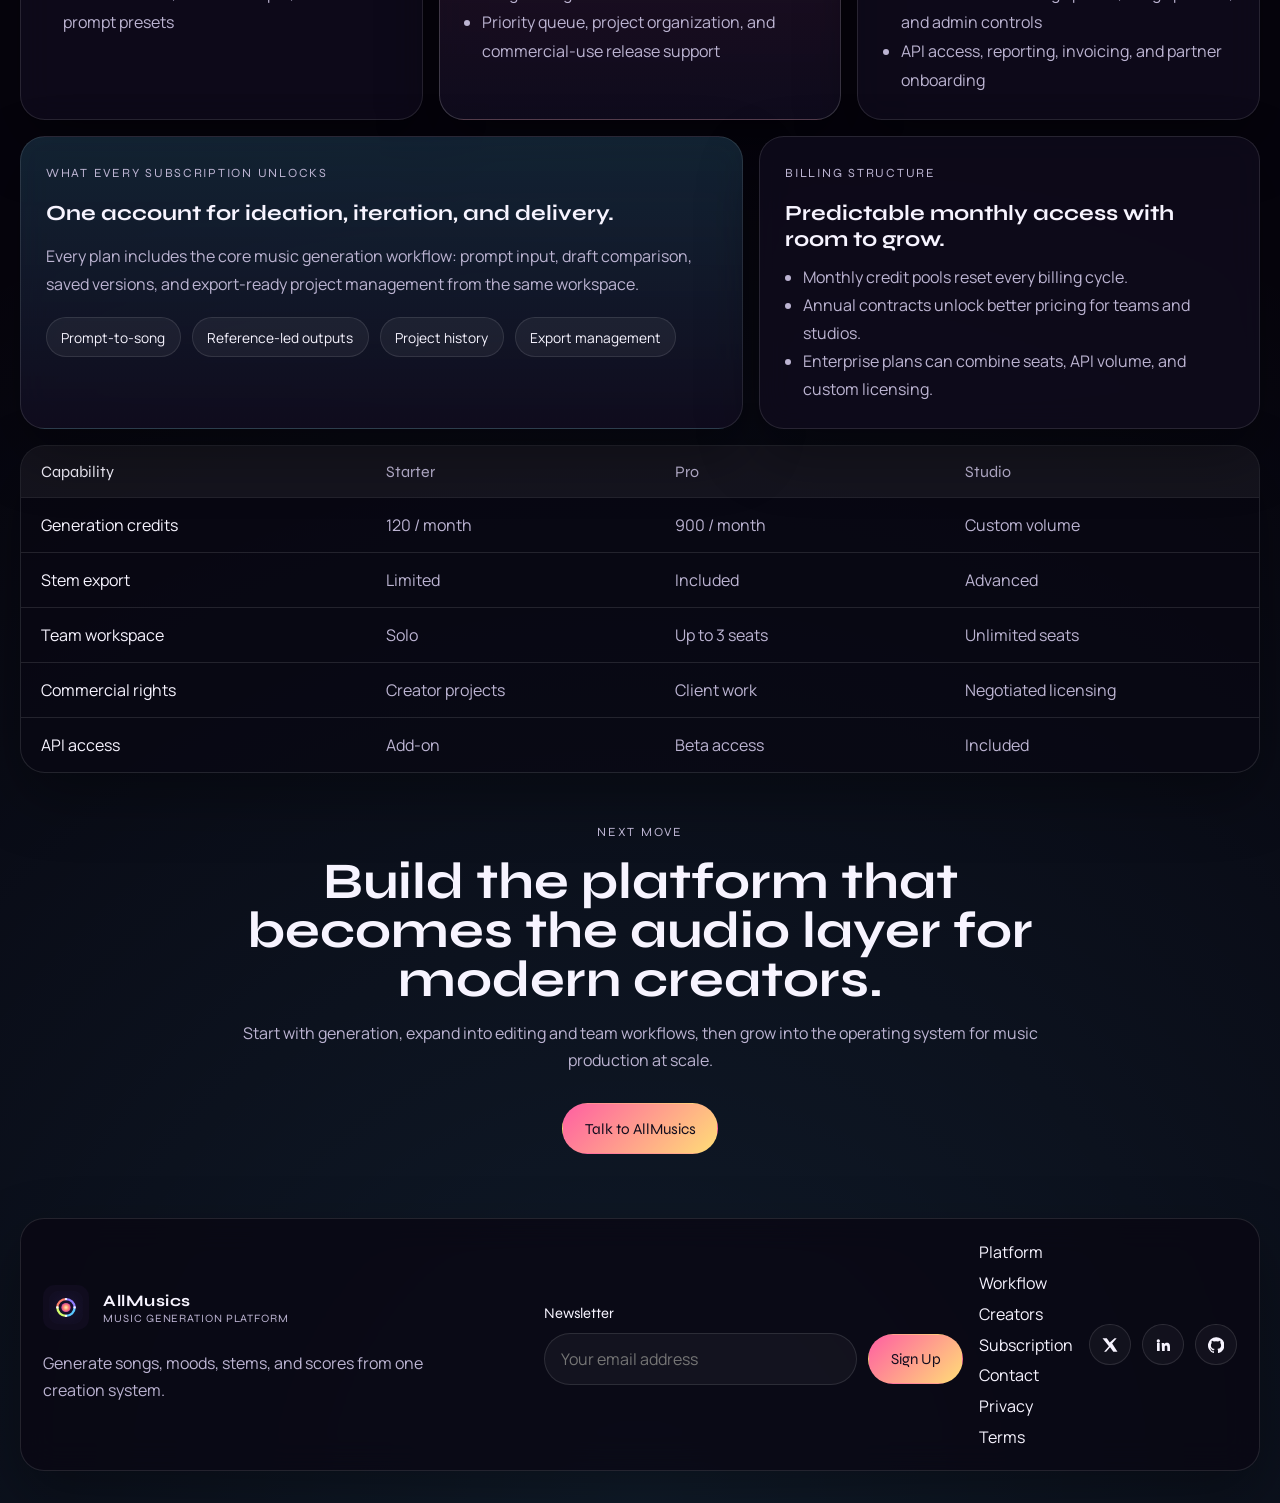
==== commit 7f75e79e: "Update site content, legal pages, and pitch deck" ====
--- a/index.html
+++ b/index.html
@@ -33,7 +33,7 @@
         <a href="#platform">Platform</a>
         <a href="#workflow">Workflow</a>
         <a href="#creators">Creators</a>
-        <a href="#plans">Plans</a>
+        <a href="#plans">Subscription</a>
         <a href="#business">Business</a>
         <a href="./contact.html">Contact</a>
       </nav>
@@ -45,14 +45,29 @@
 
     <main>
       <section class="hero">
-        <div class="hero-copy">
-          <p class="eyebrow">Prompt-to-sound operating layer</p>
-          <h1>Compose songs, scores, and sonic ideas at production speed.</h1>
-          <p class="hero-text">
-            AllMusics helps artists, music producers, film teams, and audio studios generate tracks,
-            stems, hooks, moods, and direction from one creation workflow instead of bouncing between
-            fragmented tools.
-          </p>
+        <div class="hero-main">
+          <div class="hero-copy">
+            <p class="eyebrow">Prompt-to-sound operating layer</p>
+            <h1>Compose songs, scores, and sonic ideas at production speed.</h1>
+            <p class="hero-text">
+              AllMusics helps artists, music producers, film teams, and audio studios generate tracks,
+              stems, hooks, moods, and direction from one creation workflow instead of bouncing between
+              fragmented tools.
+            </p>
+          </div>
+          <div class="hero-stage" aria-hidden="true">
+            <img
+              class="hero-photo"
+              src="https://images.pexels.com/photos/8133244/pexels-photo-8133244.jpeg?auto=compress&cs=tinysrgb&w=1400"
+              alt="Music producer working in a studio"
+            >
+            <div class="stage-chip chip-top">Lyrics</div>
+            <div class="stage-chip chip-right">Score</div>
+            <div class="stage-chip chip-bottom">Vocals</div>
+            <div class="stage-chip chip-left">Stems</div>
+          </div>
+        </div>
+        <div class="hero-support">
           <div class="hero-actions">
             <a class="btn btn-primary" href="./contact.html">Book a Demo</a>
             <a class="btn btn-secondary" href="#platform">See the Platform</a>
@@ -72,19 +87,6 @@
             </article>
           </div>
         </div>
-        <div class="hero-stage" aria-hidden="true">
-          <div class="stage-grid"></div>
-          <div class="wave wave-one"></div>
-          <div class="wave wave-two"></div>
-          <div class="wave wave-three"></div>
-          <div class="stage-center">
-            <span>AllMusics</span>
-          </div>
-          <div class="stage-chip chip-top">Lyrics</div>
-          <div class="stage-chip chip-right">Score</div>
-          <div class="stage-chip chip-bottom">Vocals</div>
-          <div class="stage-chip chip-left">Stems</div>
-        </div>
       </section>
 
       <section class="section story-band">
@@ -110,6 +112,12 @@
         </div>
         <div class="feature-grid">
           <article class="feature-card card-coral">
+            <img
+              class="card-media"
+              src="https://images.pexels.com/photos/7086730/pexels-photo-7086730.jpeg?auto=compress&cs=tinysrgb&w=1200"
+              alt="Musicians collaborating in a recording studio"
+              loading="lazy"
+            >
             <span class="card-kicker">01</span>
             <h3>Song engine</h3>
             <p>Create full tracks from prompts, references, styles, moods, or lyrics.</p>
@@ -120,6 +128,12 @@
             <p>Break outputs into vocals, percussion, bass, and instrumental layers for editing.</p>
           </article>
           <article class="feature-card card-lime">
+            <img
+              class="card-media"
+              src="https://images.pexels.com/photos/11258760/pexels-photo-11258760.jpeg?auto=compress&cs=tinysrgb&w=1200"
+              alt="Creative operator working across multiple studio screens"
+              loading="lazy"
+            >
             <span class="card-kicker">03</span>
             <h3>Scene scoring</h3>
             <p>Generate cinematic, ambient, dramatic, or branded soundtracks for visual work.</p>
@@ -172,18 +186,42 @@
         </div>
         <div class="case-grid">
           <article class="case-card">
+            <img
+              class="card-media"
+              src="https://images.pexels.com/photos/8132978/pexels-photo-8132978.jpeg?auto=compress&cs=tinysrgb&w=1200"
+              alt="Music collaborators working together in a recording studio"
+              loading="lazy"
+            >
             <h3>Artists and songwriters</h3>
             <p>Prototype hooks, demos, references, and alternate versions faster.</p>
           </article>
           <article class="case-card">
+            <img
+              class="card-media"
+              src="https://images.pexels.com/photos/63703/pexels-photo-63703.jpeg?auto=compress&cs=tinysrgb&w=1200"
+              alt="Producer working on a sound mixing console"
+              loading="lazy"
+            >
             <h3>Music producers</h3>
             <p>Generate foundations, test styles, and accelerate arrangement ideation.</p>
           </article>
           <article class="case-card">
+            <img
+              class="card-media"
+              src="https://images.pexels.com/photos/19224452/pexels-photo-19224452.jpeg?auto=compress&cs=tinysrgb&w=1200"
+              alt="Film crew working on a production set"
+              loading="lazy"
+            >
             <h3>Film and video teams</h3>
             <p>Create soundtrack sketches, cues, transitions, and mood layers for scenes.</p>
           </article>
           <article class="case-card">
+            <img
+              class="card-media"
+              src="https://images.pexels.com/photos/11044768/pexels-photo-11044768.jpeg?auto=compress&cs=tinysrgb&w=1200"
+              alt="Audio studio setup with laptop and production equipment"
+              loading="lazy"
+            >
             <h3>Studios and agencies</h3>
             <p>Use one platform to manage creative throughput, revisions, and client-ready exports.</p>
           </article>
@@ -222,14 +260,32 @@
         </div>
         <div class="business-grid">
           <article class="business-card">
+            <img
+              class="card-media"
+              src="https://images.pexels.com/photos/7087614/pexels-photo-7087614.jpeg?auto=compress&cs=tinysrgb&w=1200"
+              alt="Two sound engineers collaborating in a music studio"
+              loading="lazy"
+            >
             <h3>Creator plans</h3>
             <p>Usage-based subscriptions for artists, composers, and solo producers.</p>
           </article>
           <article class="business-card">
+            <img
+              class="card-media"
+              src="https://images.pexels.com/photos/8132968/pexels-photo-8132968.jpeg?auto=compress&cs=tinysrgb&w=1200"
+              alt="Team members using audio equipment inside a recording studio"
+              loading="lazy"
+            >
             <h3>Studio and team plans</h3>
             <p>Shared workspaces, team seats, project history, and export controls.</p>
           </article>
           <article class="business-card">
+            <img
+              class="card-media"
+              src="https://images.pexels.com/photos/4253570/pexels-photo-4253570.jpeg?auto=compress&cs=tinysrgb&w=1200"
+              alt="Modern studio workspace with computer and audio production equipment"
+              loading="lazy"
+            >
             <h3>API and enterprise</h3>
             <p>Music generation endpoints for apps, media tools, branded experiences, and partners.</p>
           </article>
@@ -239,10 +295,10 @@
       <section class="section" id="plans">
         <div class="section-heading">
           <p class="eyebrow">Subscription plans</p>
-          <h2>Plans for solo creators, studios, and embedded music products.</h2>
-          <p>
-            Start with generation credits, move into team workspaces, then scale into commercial and
-            API distribution when music creation becomes part of your business.
+          <h2>Subscriptions that scale from daily music ideation to commercial deployment.</h2>
+          <p>
+            Start with creator credits, add collaboration and licensing controls, then move into
+            commercial infrastructure when music generation becomes part of your product or studio workflow.
           </p>
         </div>
         <div class="plans-grid">
@@ -250,35 +306,98 @@
             <span class="plan-badge">Starter</span>
             <h3>For solo creators</h3>
             <p class="plan-price">$19<span>/month</span></p>
-            <p>For artists, songwriters, and producers testing ideas quickly.</p>
+            <p>For artists, songwriters, and producers sketching hooks, drafts, and references each week.</p>
             <ul class="plan-points">
-              <li>Prompt-based generation credits</li>
-              <li>Basic exports and saved sessions</li>
-              <li>Track variation and remix attempts</li>
+              <li>120 monthly generation credits</li>
+              <li>MP3 and WAV exports with saved sessions</li>
+              <li>Track variation, remix attempts, and reusable prompt presets</li>
             </ul>
           </article>
           <article class="plan-card plan-featured">
             <span class="plan-badge">Pro</span>
             <h3>For active music work</h3>
             <p class="plan-price">$79<span>/month</span></p>
-            <p>For professional creators building demos, stems, and client-ready outputs.</p>
+            <p>For professional creators building demos, stems, client revisions, and repeatable release workflows.</p>
             <ul class="plan-points">
-              <li>Higher generation limits</li>
-              <li>Stem export and version history</li>
-              <li>Priority queue and project organization</li>
+              <li>900 monthly generation credits</li>
+              <li>Stem export, version history, and extended song editing</li>
+              <li>Priority queue, project organization, and commercial-use release support</li>
             </ul>
           </article>
           <article class="plan-card">
             <span class="plan-badge">Studio</span>
             <h3>For teams and companies</h3>
             <p class="plan-price">Custom</p>
-            <p>For agencies, film teams, studios, and partner platforms with commercial workflows.</p>
+            <p>For agencies, film teams, studios, and partner platforms running commercial or embedded audio workflows.</p>
             <ul class="plan-points">
-              <li>Shared workspace and seat controls</li>
-              <li>Commercial licensing options</li>
-              <li>API, admin, and usage reporting</li>
+              <li>Shared workspace, seat controls, and project approvals</li>
+              <li>Commercial licensing options, usage policies, and admin controls</li>
+              <li>API access, reporting, invoicing, and partner onboarding</li>
             </ul>
           </article>
+        </div>
+        <div class="subscription-grid">
+          <article class="subscription-card subscription-highlight">
+            <p class="eyebrow">What every subscription unlocks</p>
+            <h3>One account for ideation, iteration, and delivery.</h3>
+            <p>
+              Every plan includes the core music generation workflow: prompt input, draft comparison,
+              saved versions, and export-ready project management from the same workspace.
+            </p>
+            <div class="subscription-tags" aria-label="Included capabilities">
+              <span>Prompt-to-song</span>
+              <span>Reference-led outputs</span>
+              <span>Project history</span>
+              <span>Export management</span>
+            </div>
+          </article>
+          <article class="subscription-card">
+            <p class="eyebrow">Billing structure</p>
+            <h3>Predictable monthly access with room to grow.</h3>
+            <ul class="subscription-list">
+              <li>Monthly credit pools reset every billing cycle.</li>
+              <li>Annual contracts unlock better pricing for teams and studios.</li>
+              <li>Enterprise plans can combine seats, API volume, and custom licensing.</li>
+            </ul>
+          </article>
+        </div>
+        <div class="subscription-table" aria-label="Subscription comparison">
+          <div class="subscription-row subscription-head">
+            <span>Capability</span>
+            <span>Starter</span>
+            <span>Pro</span>
+            <span>Studio</span>
+          </div>
+          <div class="subscription-row">
+            <span>Generation credits</span>
+            <span>120 / month</span>
+            <span>900 / month</span>
+            <span>Custom volume</span>
+          </div>
+          <div class="subscription-row">
+            <span>Stem export</span>
+            <span>Limited</span>
+            <span>Included</span>
+            <span>Advanced</span>
+          </div>
+          <div class="subscription-row">
+            <span>Team workspace</span>
+            <span>Solo</span>
+            <span>Up to 3 seats</span>
+            <span>Unlimited seats</span>
+          </div>
+          <div class="subscription-row">
+            <span>Commercial rights</span>
+            <span>Creator projects</span>
+            <span>Client work</span>
+            <span>Negotiated licensing</span>
+          </div>
+          <div class="subscription-row">
+            <span>API access</span>
+            <span>Add-on</span>
+            <span>Beta access</span>
+            <span>Included</span>
+          </div>
         </div>
       </section>
 
@@ -308,12 +427,21 @@
         </a>
         <p>Generate songs, moods, stems, and scores from one creation system.</p>
       </div>
+      <form class="footer-newsletter">
+        <label for="newsletter-email-home">Newsletter</label>
+        <div class="newsletter-row">
+          <input id="newsletter-email-home" type="email" name="email" placeholder="Your email address" aria-label="Email address for newsletter signup" required>
+          <button class="btn btn-primary" type="submit">Sign Up</button>
+        </div>
+      </form>
       <div class="footer-links">
         <a href="#platform">Platform</a>
         <a href="#workflow">Workflow</a>
         <a href="#creators">Creators</a>
-        <a href="#plans">Plans</a>
+        <a href="#plans">Subscription</a>
         <a href="./contact.html">Contact</a>
+        <a href="./privacy.html">Privacy</a>
+        <a href="./terms.html">Terms</a>
       </div>
       <div class="footer-socials" aria-label="Social media">
         <a href="#" aria-label="X">
--- a/style.css
+++ b/style.css
@@ -226,10 +226,20 @@
 
 .hero {
   display: grid;
+  gap: 1.6rem;
+  padding: 4.1rem 0 2.2rem;
+}
+
+.hero-main {
+  display: grid;
   grid-template-columns: minmax(0, 1.1fr) minmax(320px, 0.9fr);
   gap: 2rem;
-  align-items: center;
-  padding: 4.1rem 0 2.2rem;
+  align-items: start;
+}
+
+.hero-support {
+  display: grid;
+  gap: 1.25rem;
 }
 
 .hero-copy h1,
@@ -301,7 +311,6 @@
   display: grid;
   grid-template-columns: repeat(3, minmax(0, 1fr));
   gap: 0.8rem;
-  margin-top: 2rem;
 }
 
 .signal-strip article,
@@ -337,105 +346,149 @@
 
 .hero-stage {
   position: relative;
-  min-height: 25.19rem;
+  width: 100%;
+  aspect-ratio: 1 / 1;
   border-radius: 2.2rem;
   border: 1px solid var(--line);
-  background:
-    radial-gradient(circle at center, rgba(255, 255, 255, 0.08), transparent 35%),
-    linear-gradient(180deg, rgba(255, 255, 255, 0.05), rgba(255, 255, 255, 0.01)),
-    rgba(14, 10, 26, 0.94);
   overflow: hidden;
   box-shadow: var(--card-shadow);
 }
 
-.stage-grid {
+.hero-stage::after {
+  content: "";
   position: absolute;
   inset: 0;
-  background-image:
-    linear-gradient(rgba(255, 255, 255, 0.06) 1px, transparent 1px),
-    linear-gradient(90deg, rgba(255, 255, 255, 0.06) 1px, transparent 1px);
-  background-size: 36px 36px;
-  opacity: 0.25;
-}
-
-.wave {
-  position: absolute;
-  left: 50%;
-  top: 46%;
-  width: 78%;
-  height: 78%;
-  border-radius: 50%;
-  transform: translate(-50%, -50%);
-  border: 1px solid rgba(255, 255, 255, 0.16);
-}
-
-.wave-one {
-  box-shadow: 0 0 120px rgba(255, 95, 162, 0.22);
-}
-
-.wave-two {
-  width: 58%;
-  height: 58%;
-  border-color: rgba(90, 200, 255, 0.25);
-}
-
-.wave-three {
-  width: 34%;
-  height: 34%;
-  border-color: rgba(212, 255, 109, 0.28);
-}
-
-.stage-center {
-  position: absolute;
-  left: 50%;
-  top: 46%;
-  width: 7.6rem;
-  height: 7.6rem;
-  transform: translate(-50%, -50%);
-  border-radius: 50%;
-  display: grid;
-  place-items: center;
-  background: radial-gradient(circle at 30% 30%, #fff3c0, #ff8d78 55%, #d34196);
-  color: #100a16;
-  font-family: "Syne", sans-serif;
-  font-size: 1.2rem;
-  font-weight: 800;
-  letter-spacing: 0.04em;
+  background:
+    linear-gradient(180deg, rgba(6, 4, 13, 0.08), rgba(6, 4, 13, 0.56)),
+    linear-gradient(135deg, rgba(255, 95, 162, 0.16), rgba(90, 200, 255, 0.08));
+  pointer-events: none;
+}
+
+.hero-photo {
+  width: 100%;
+  height: 100%;
+  object-fit: cover;
 }
 
 .stage-chip {
   position: absolute;
   padding: 0.68rem 0.92rem;
   border-radius: 999px;
-  background: rgba(255, 255, 255, 0.08);
-  border: 1px solid rgba(255, 255, 255, 0.12);
+  background: rgba(10, 8, 18, 0.58);
+  border: 1px solid rgba(255, 255, 255, 0.16);
   color: var(--text);
   font-family: "Syne", sans-serif;
   font-size: 0.84rem;
+  backdrop-filter: blur(10px);
+  z-index: 1;
+  opacity: 0;
+  transform: scale(0.9);
+  animation: chip-pop 8s infinite;
 }
 
 .chip-top {
   top: 12%;
   left: 50%;
   transform: translateX(-50%);
+  animation-delay: 0s;
 }
 
 .chip-right {
   right: 10%;
   top: 46%;
   transform: translateY(-50%);
+  animation-delay: 2s;
 }
 
 .chip-bottom {
   bottom: 12%;
   left: 50%;
   transform: translateX(-50%);
+  animation-delay: 4s;
 }
 
 .chip-left {
   left: 10%;
   top: 46%;
   transform: translateY(-50%);
+  animation-delay: 6s;
+}
+
+@keyframes chip-pop {
+  0%,
+  18%,
+  100% {
+    opacity: 0;
+  }
+
+  6%,
+  12% {
+    opacity: 1;
+  }
+
+  0%,
+  100% {
+    transform: scale(0.9);
+  }
+
+  6% {
+    transform: scale(1.08);
+  }
+
+  12%,
+  18% {
+    transform: scale(1);
+  }
+}
+
+.chip-top,
+.chip-bottom {
+  animation-name: chip-pop-x;
+}
+
+.chip-left,
+.chip-right {
+  animation-name: chip-pop-y;
+}
+
+@keyframes chip-pop-x {
+  0%,
+  18%,
+  100% {
+    opacity: 0;
+    transform: translateX(-50%) scale(0.9);
+  }
+
+  6% {
+    opacity: 1;
+    transform: translateX(-50%) scale(1.08);
+  }
+
+  12%,
+  18% {
+    opacity: 1;
+    transform: translateX(-50%) scale(1);
+  }
+}
+
+@keyframes chip-pop-y {
+  0%,
+  18%,
+  100% {
+    opacity: 0;
+    transform: translateY(-50%) scale(0.9);
+  }
+
+  6% {
+    opacity: 1;
+    transform: translateY(-50%) scale(1.08);
+  }
+
+  12%,
+  18% {
+    opacity: 1;
+    transform: translateY(-50%) scale(1);
+  }
 }
 
 .section {
@@ -488,6 +541,20 @@
 .business-card,
 .case-card {
   padding: 1.45rem;
+}
+
+.feature-card,
+.business-card,
+.case-card {
+  overflow: hidden;
+}
+
+.card-media {
+  width: calc(100% + 2.9rem);
+  max-width: none;
+  height: 11rem;
+  margin: -1.45rem -1.45rem 1rem;
+  object-fit: cover;
 }
 
 .feature-card h3,
@@ -572,6 +639,17 @@
   display: grid;
   grid-template-columns: repeat(3, minmax(0, 1fr));
   gap: 1rem;
+}
+
+.subscription-grid,
+.legal-stack {
+  display: grid;
+  gap: 1rem;
+}
+
+.subscription-grid {
+  grid-template-columns: minmax(0, 1.3fr) minmax(0, 0.9fr);
+  margin-top: 1rem;
 }
 
 .plan-card {
@@ -633,6 +711,89 @@
   line-height: 1.8;
 }
 
+.subscription-card,
+.legal-card {
+  padding: 1.55rem;
+  background: var(--panel);
+  border: 1px solid var(--line);
+  border-radius: 1.55rem;
+  box-shadow: var(--card-shadow);
+  backdrop-filter: blur(16px);
+}
+
+.subscription-highlight {
+  background: linear-gradient(180deg, rgba(90, 200, 255, 0.16), rgba(16, 12, 30, 0.94));
+}
+
+.subscription-card h3,
+.legal-card h2,
+.legal-card h3 {
+  margin: 0 0 0.7rem;
+  font-size: 1.35rem;
+}
+
+.subscription-card p,
+.legal-card p,
+.subscription-list,
+.legal-list,
+.form-note {
+  color: var(--muted);
+  line-height: 1.75;
+}
+
+.subscription-tags {
+  display: flex;
+  flex-wrap: wrap;
+  gap: 0.7rem;
+  margin-top: 1.2rem;
+}
+
+.subscription-tags span {
+  padding: 0.6rem 0.9rem;
+  border-radius: 999px;
+  border: 1px solid rgba(255, 255, 255, 0.1);
+  background: rgba(255, 255, 255, 0.05);
+  font-size: 0.86rem;
+}
+
+.subscription-list,
+.legal-list {
+  margin: 0;
+  padding-left: 1.1rem;
+}
+
+.subscription-table {
+  margin-top: 1rem;
+  overflow: hidden;
+  border: 1px solid var(--line);
+  border-radius: 1.55rem;
+  background: rgba(9, 7, 18, 0.62);
+  box-shadow: var(--card-shadow);
+}
+
+.subscription-row {
+  display: grid;
+  grid-template-columns: minmax(180px, 1.2fr) repeat(3, minmax(0, 1fr));
+  gap: 1rem;
+  padding: 1rem 1.25rem;
+  border-top: 1px solid var(--line);
+  align-items: center;
+}
+
+.subscription-row:first-child {
+  border-top: 0;
+}
+
+.subscription-head {
+  font-family: "Syne", sans-serif;
+  color: var(--text);
+  background: rgba(255, 255, 255, 0.05);
+}
+
+.subscription-row span:not(:first-child) {
+  color: var(--muted);
+}
+
 .final-cta {
   padding-bottom: 2rem;
 }
@@ -686,6 +847,15 @@
 .contact-form {
   display: grid;
   gap: 1rem;
+}
+
+.form-note {
+  margin: -0.2rem 0 0;
+  font-size: 0.9rem;
+}
+
+.form-note a {
+  color: var(--lime);
 }
 
 .contact-form label {
@@ -705,10 +875,27 @@
   font: inherit;
 }
 
+.legal-hero .hero-copy {
+  max-width: 64rem;
+}
+
+.legal-stack {
+  max-width: 64rem;
+  margin: 0 auto;
+}
+
+.legal-meta {
+  margin: 0 0 0.8rem;
+  color: var(--lime);
+  font-size: 0.82rem;
+  letter-spacing: 0.08em;
+  text-transform: uppercase;
+}
+
 .site-footer {
   margin-top: 2rem;
   display: grid;
-  grid-template-columns: minmax(0, 1.2fr) auto auto;
+  grid-template-columns: minmax(0, 1.1fr) minmax(280px, 0.95fr) auto auto;
   gap: 1rem;
   align-items: center;
   padding: 1.4rem;
@@ -728,6 +915,37 @@
   gap: 0.55rem;
 }
 
+.footer-newsletter {
+  display: grid;
+  gap: 0.7rem;
+}
+
+.footer-newsletter label {
+  font-family: "Syne", sans-serif;
+  font-size: 0.92rem;
+}
+
+.newsletter-row {
+  display: flex;
+  gap: 0.7rem;
+  align-items: center;
+}
+
+.newsletter-row input {
+  width: 100%;
+  min-width: 0;
+  border: 1px solid var(--line);
+  border-radius: 999px;
+  background: rgba(255, 255, 255, 0.04);
+  color: var(--text);
+  padding: 0.9rem 1rem;
+  font: inherit;
+}
+
+.newsletter-row .btn {
+  white-space: nowrap;
+}
+
 .footer-socials {
   display: flex;
   gap: 0.7rem;
@@ -751,8 +969,9 @@
 }
 
 @media (max-width: 1040px) {
-  .hero,
+  .hero-main,
   .split-showcase,
+  .subscription-grid,
   .site-footer {
     grid-template-columns: 1fr;
   }
@@ -766,7 +985,7 @@
   }
 
   .hero-stage {
-    min-height: 22.9rem;
+    max-width: 32rem;
   }
 }
 
@@ -817,16 +1036,39 @@
   .case-grid,
   .business-grid,
   .architecture-grid,
-  .plans-grid {
+  .plans-grid,
+  .subscription-row {
     grid-template-columns: 1fr;
+  }
+
+  .subscription-row {
+    gap: 0.45rem;
+  }
+
+  .subscription-row span:first-child {
+    color: var(--text);
+    font-family: "Syne", sans-serif;
   }
 
   .hero {
     padding-top: 3.25rem;
   }
 
+  .hero-main {
+    grid-template-columns: 1fr;
+  }
+
   .hero-copy h1 {
     max-width: 100%;
+  }
+
+  .newsletter-row {
+    flex-direction: column;
+    align-items: stretch;
+  }
+
+  .hero-stage {
+    max-width: none;
   }
 }
 
@@ -851,11 +1093,6 @@
   }
 
   .hero-stage {
-    min-height: 20.61rem;
-  }
-
-  .stage-center {
-    width: 7rem;
-    height: 7rem;
-  }
-}
+    border-radius: 1.2rem;
+  }
+}
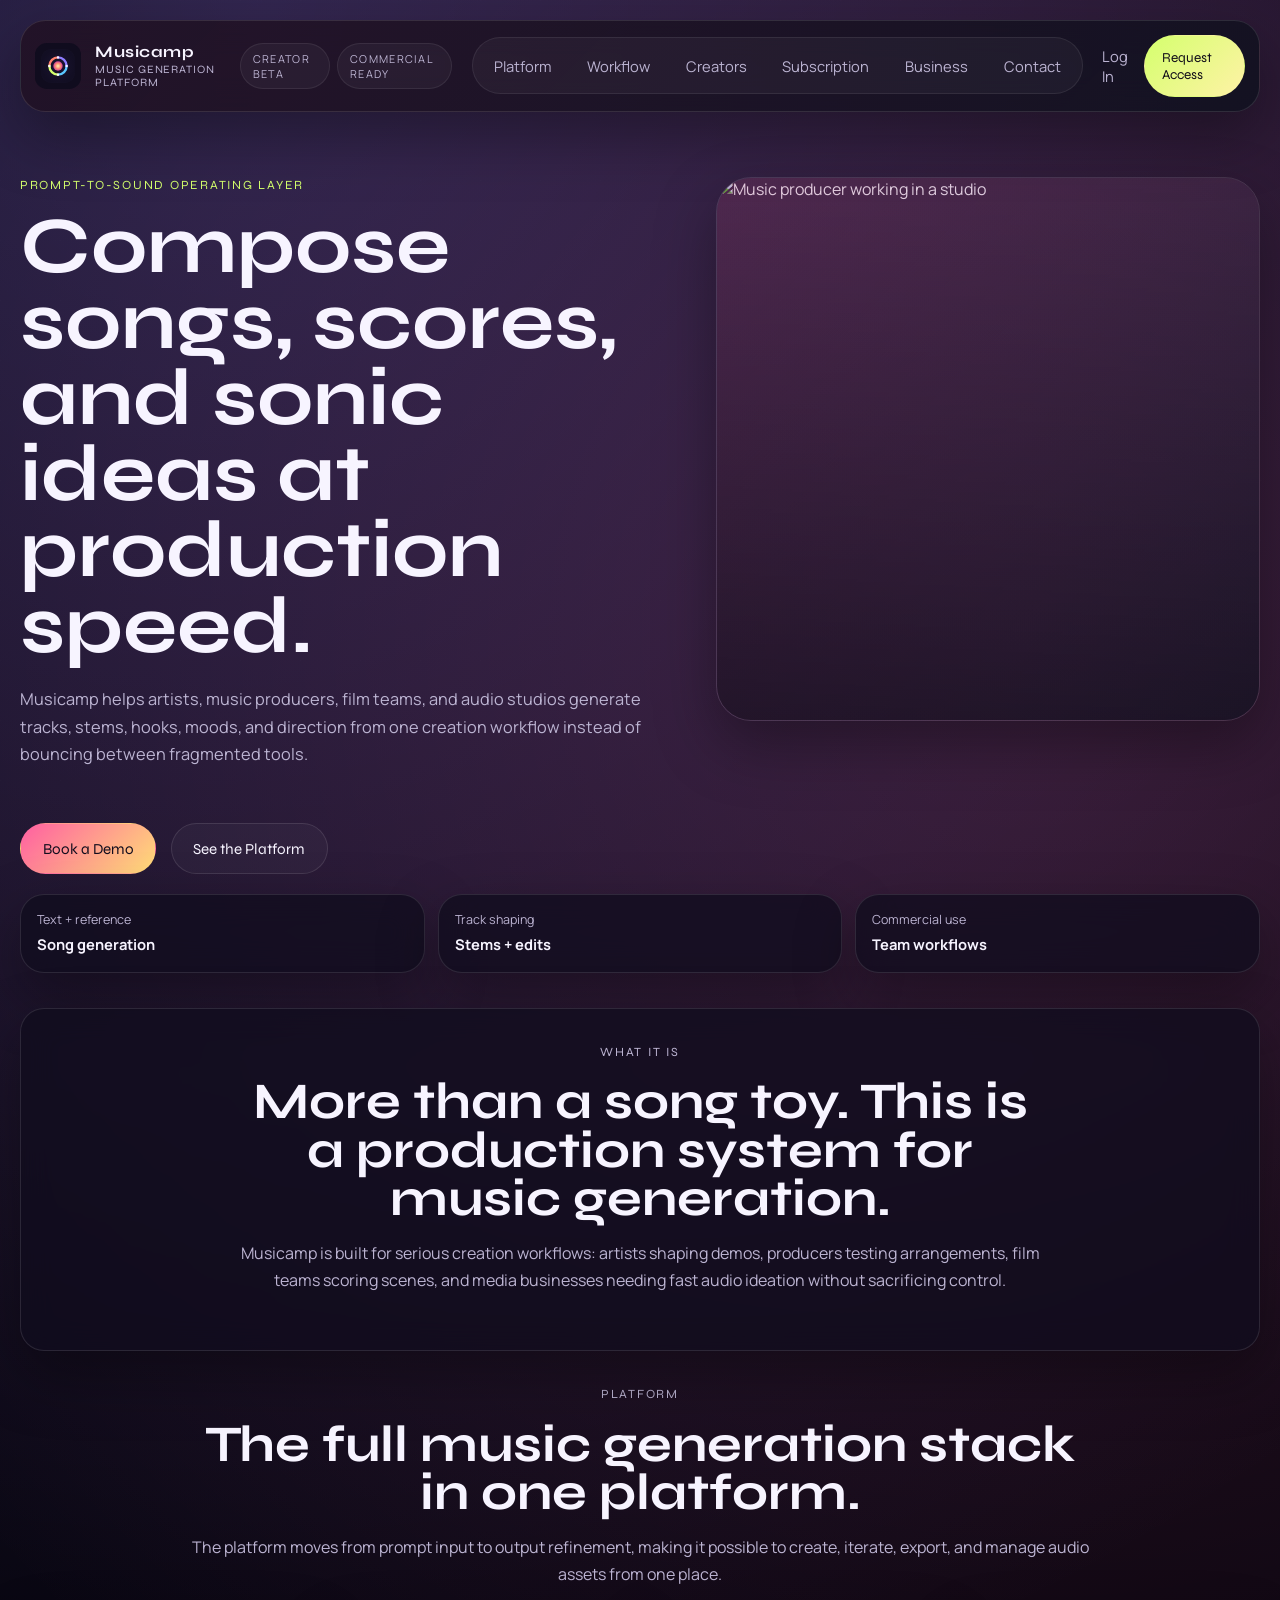
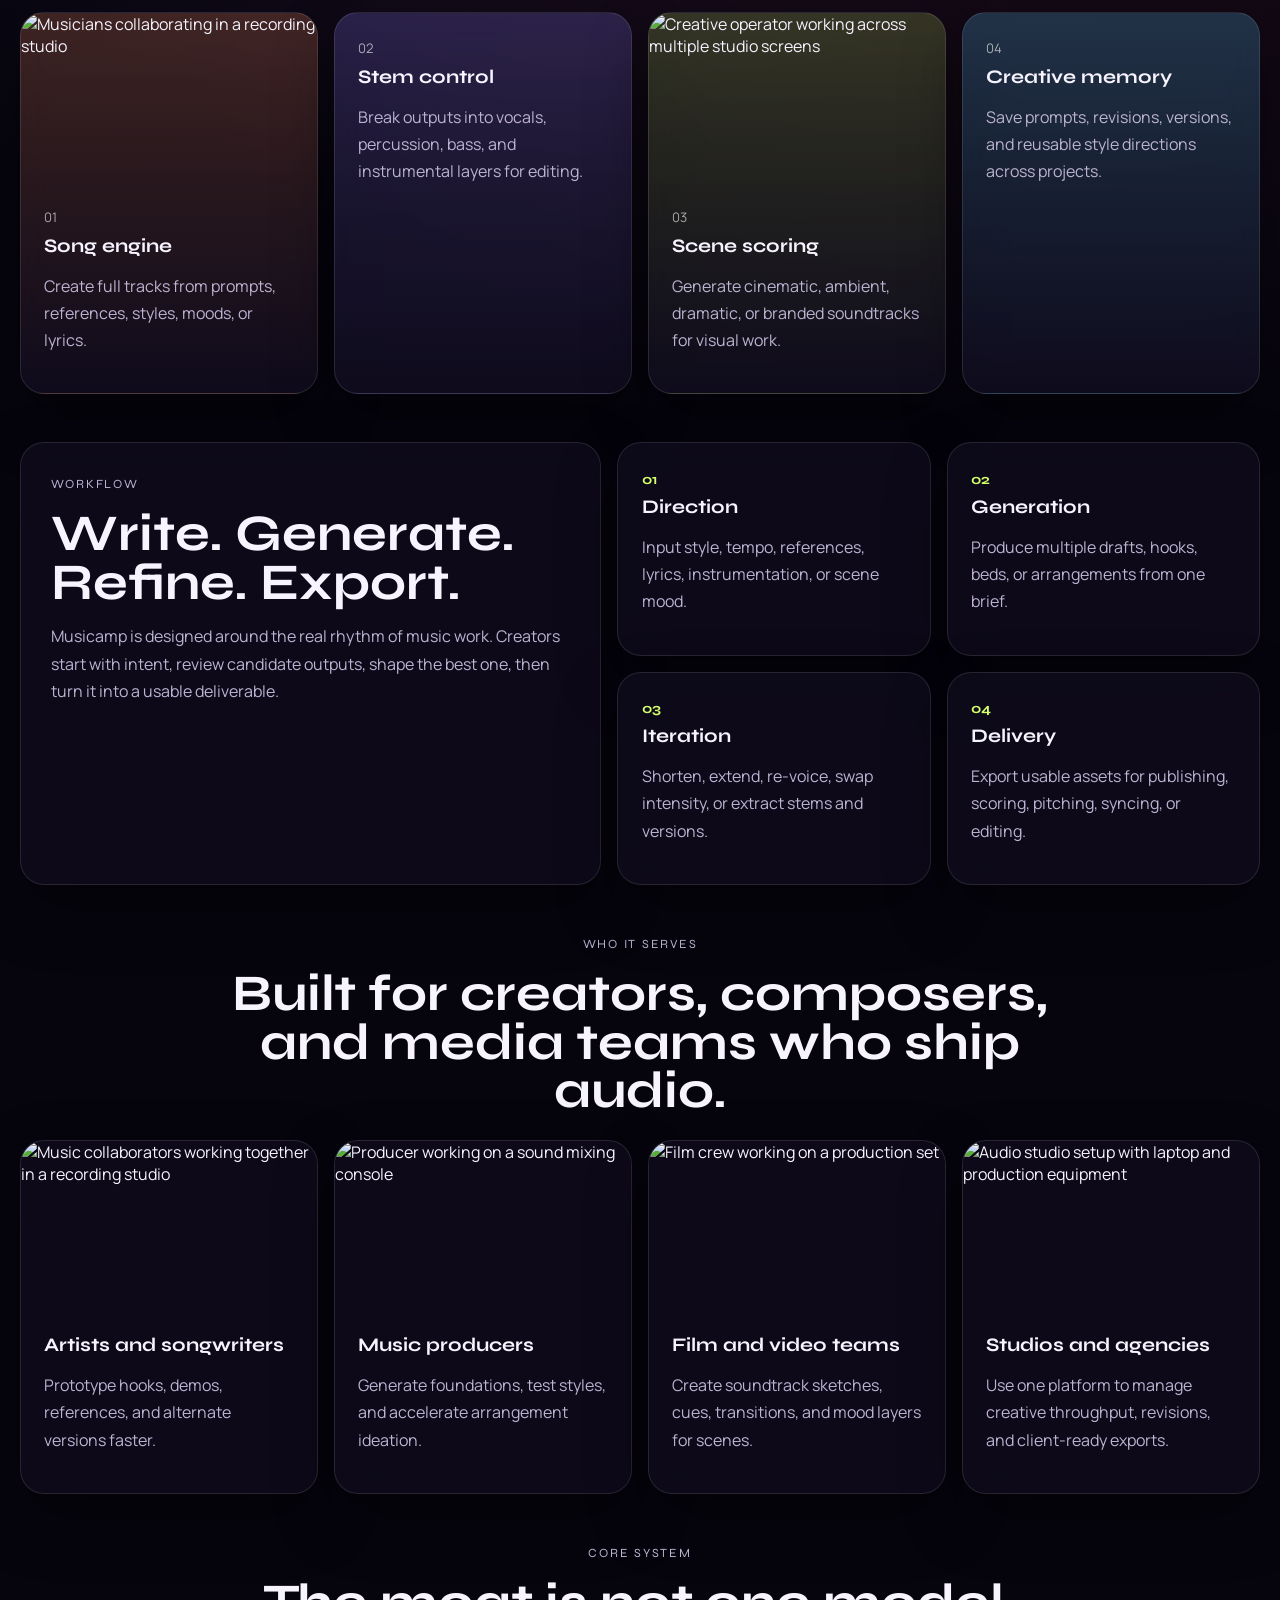
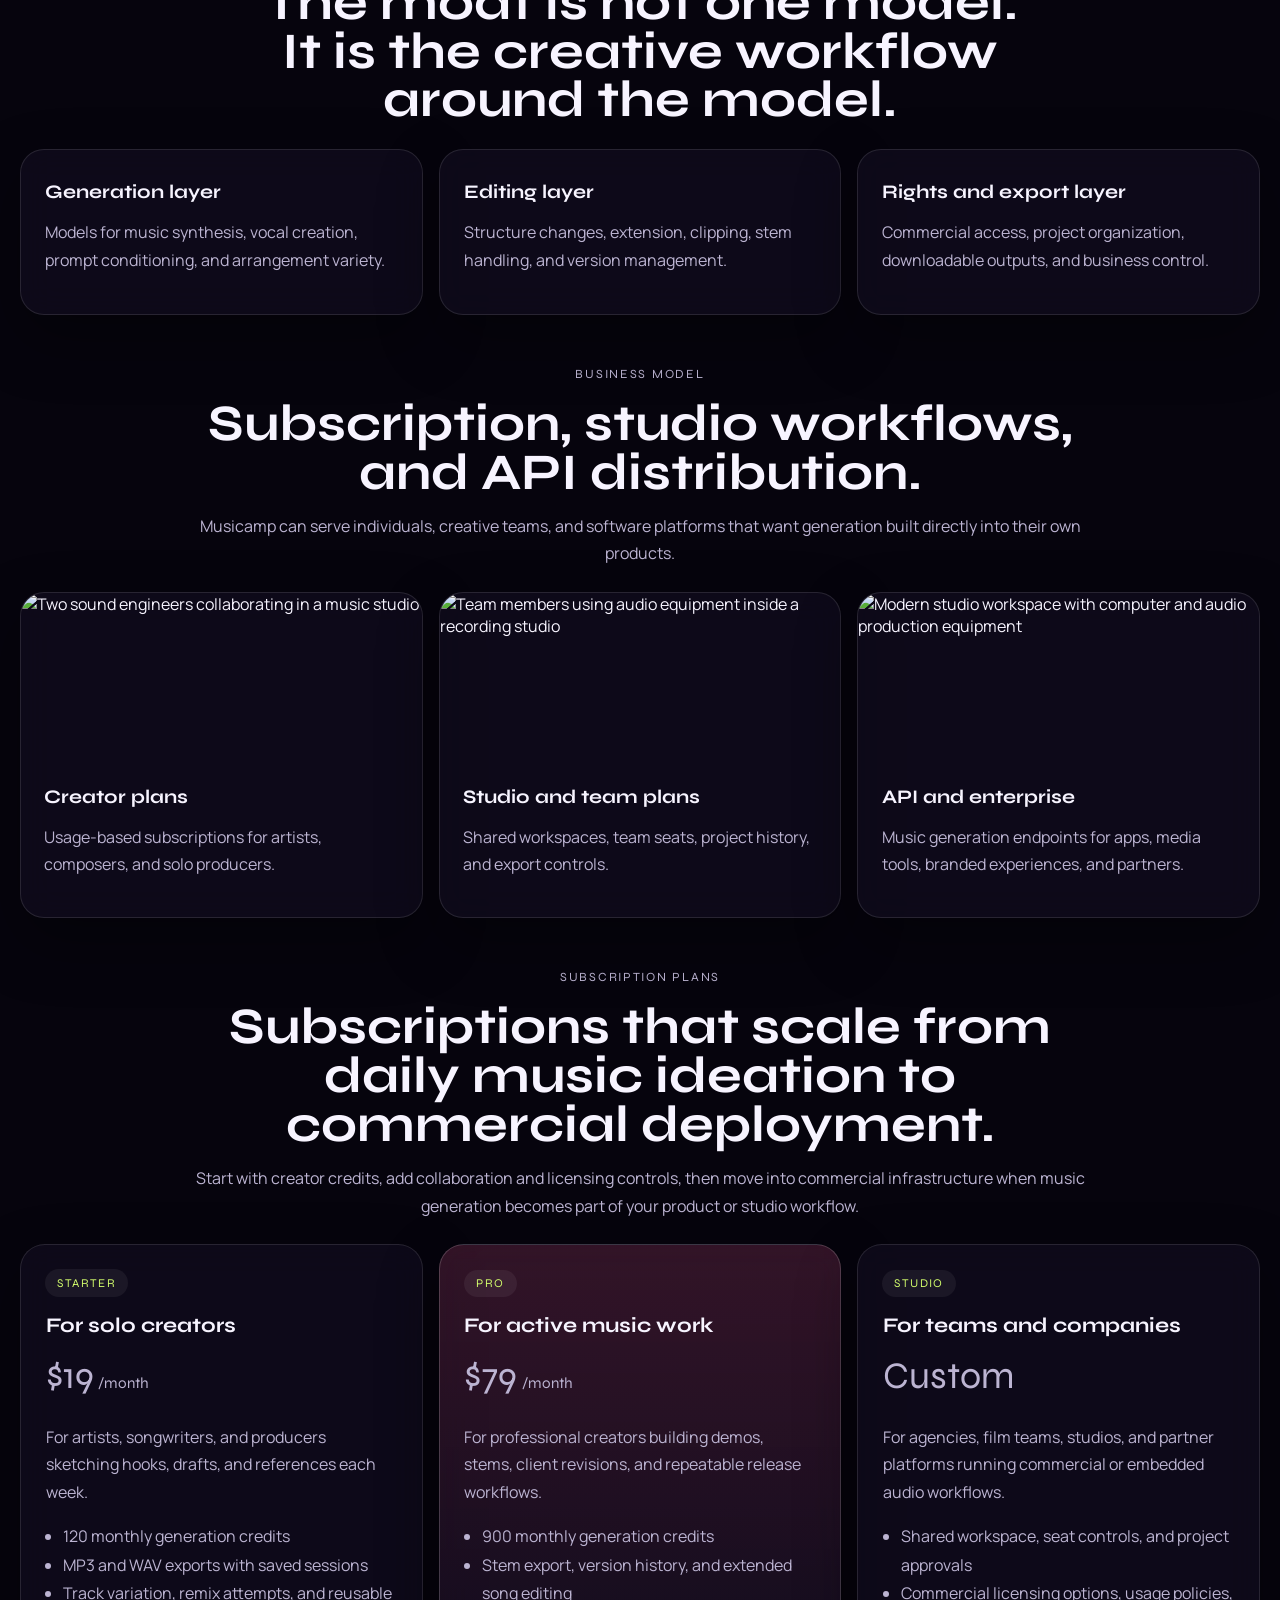
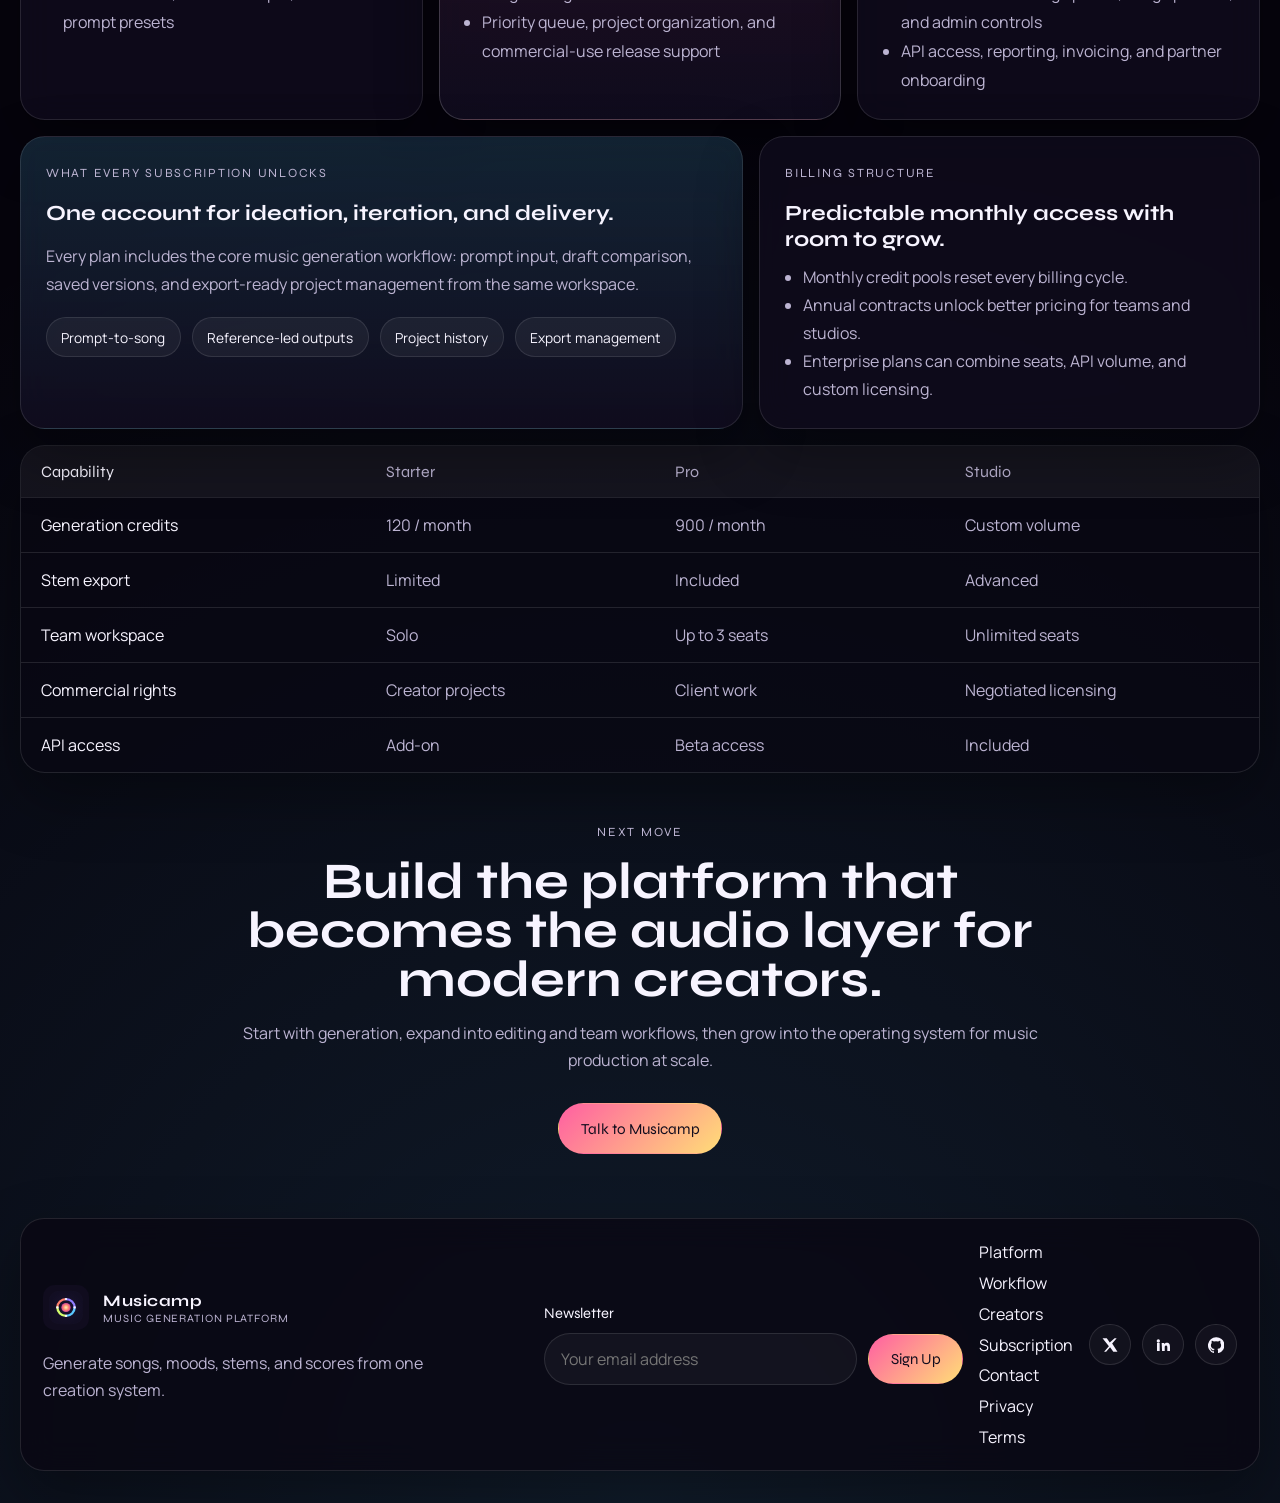
==== commit 4f3720b0: "Update index.html" ====
--- a/index.html
+++ b/index.html
@@ -3,10 +3,10 @@
 <head>
   <meta charset="UTF-8">
   <meta name="viewport" content="width=device-width, initial-scale=1.0">
-  <title>AllMusics | Music Generation Platform</title>
+  <title>Musicamp | Music Generation Platform</title>
   <meta
     name="description"
-    content="AllMusics is a music generation platform for artists, composers, film teams, and creators building songs, scores, vocals, stems, and sound ideas from one system."
+    content="Musicamp is a music generation platform for artists, composers, film teams, and creators building songs, scores, vocals, stems, and sound ideas from one system."
   >
   <link rel="preconnect" href="https://fonts.googleapis.com">
   <link rel="preconnect" href="https://fonts.gstatic.com" crossorigin>
@@ -17,10 +17,10 @@
 <body>
   <div class="site-shell">
     <header class="site-header">
-      <a class="brand" href="./index.html" aria-label="AllMusics home">
-        <img src="./logo-mark.svg" alt="AllMusics logo">
+      <a class="brand" href="./index.html" aria-label="Musicamp home">
+        <img src="./logo-mark.svg" alt="Musicamp logo">
         <span>
-          <strong>AllMusics</strong>
+          <strong>Musicamp</strong>
           <small>Music Generation Platform</small>
         </span>
       </a>
@@ -50,7 +50,7 @@
             <p class="eyebrow">Prompt-to-sound operating layer</p>
             <h1>Compose songs, scores, and sonic ideas at production speed.</h1>
             <p class="hero-text">
-              AllMusics helps artists, music producers, film teams, and audio studios generate tracks,
+              Musicamp helps artists, music producers, film teams, and audio studios generate tracks,
               stems, hooks, moods, and direction from one creation workflow instead of bouncing between
               fragmented tools.
             </p>
@@ -94,7 +94,7 @@
           <p class="eyebrow">What it is</p>
           <h2>More than a song toy. This is a production system for music generation.</h2>
           <p>
-            AllMusics is built for serious creation workflows: artists shaping demos, producers testing
+            Musicamp is built for serious creation workflows: artists shaping demos, producers testing
             arrangements, film teams scoring scenes, and media businesses needing fast audio ideation
             without sacrificing control.
           </p>
@@ -151,7 +151,7 @@
           <p class="eyebrow">Workflow</p>
           <h2>Write. Generate. Refine. Export.</h2>
           <p>
-            AllMusics is designed around the real rhythm of music work. Creators start with intent,
+            Musicamp is designed around the real rhythm of music work. Creators start with intent,
             review candidate outputs, shape the best one, then turn it into a usable deliverable.
           </p>
         </div>
@@ -254,7 +254,7 @@
           <p class="eyebrow">Business model</p>
           <h2>Subscription, studio workflows, and API distribution.</h2>
           <p>
-            AllMusics can serve individuals, creative teams, and software platforms that want generation
+            Musicamp can serve individuals, creative teams, and software platforms that want generation
             built directly into their own products.
           </p>
         </div>
@@ -411,17 +411,17 @@
           </p>
         </div>
         <div class="hero-actions center-actions">
-          <a class="btn btn-primary" href="./contact.html">Talk to AllMusics</a>
+          <a class="btn btn-primary" href="./contact.html">Talk to Musicamp</a>
         </div>
       </section>
     </main>
 
     <footer class="site-footer">
       <div class="footer-brand">
-        <a class="brand" href="./index.html" aria-label="AllMusics home">
-          <img src="./logo-mark.svg" alt="AllMusics logo">
+        <a class="brand" href="./index.html" aria-label="Musicamp home">
+          <img src="./logo-mark.svg" alt="Musicamp logo">
           <span>
-            <strong>AllMusics</strong>
+            <strong>Musicamp</strong>
             <small>Music Generation Platform</small>
           </span>
         </a>
